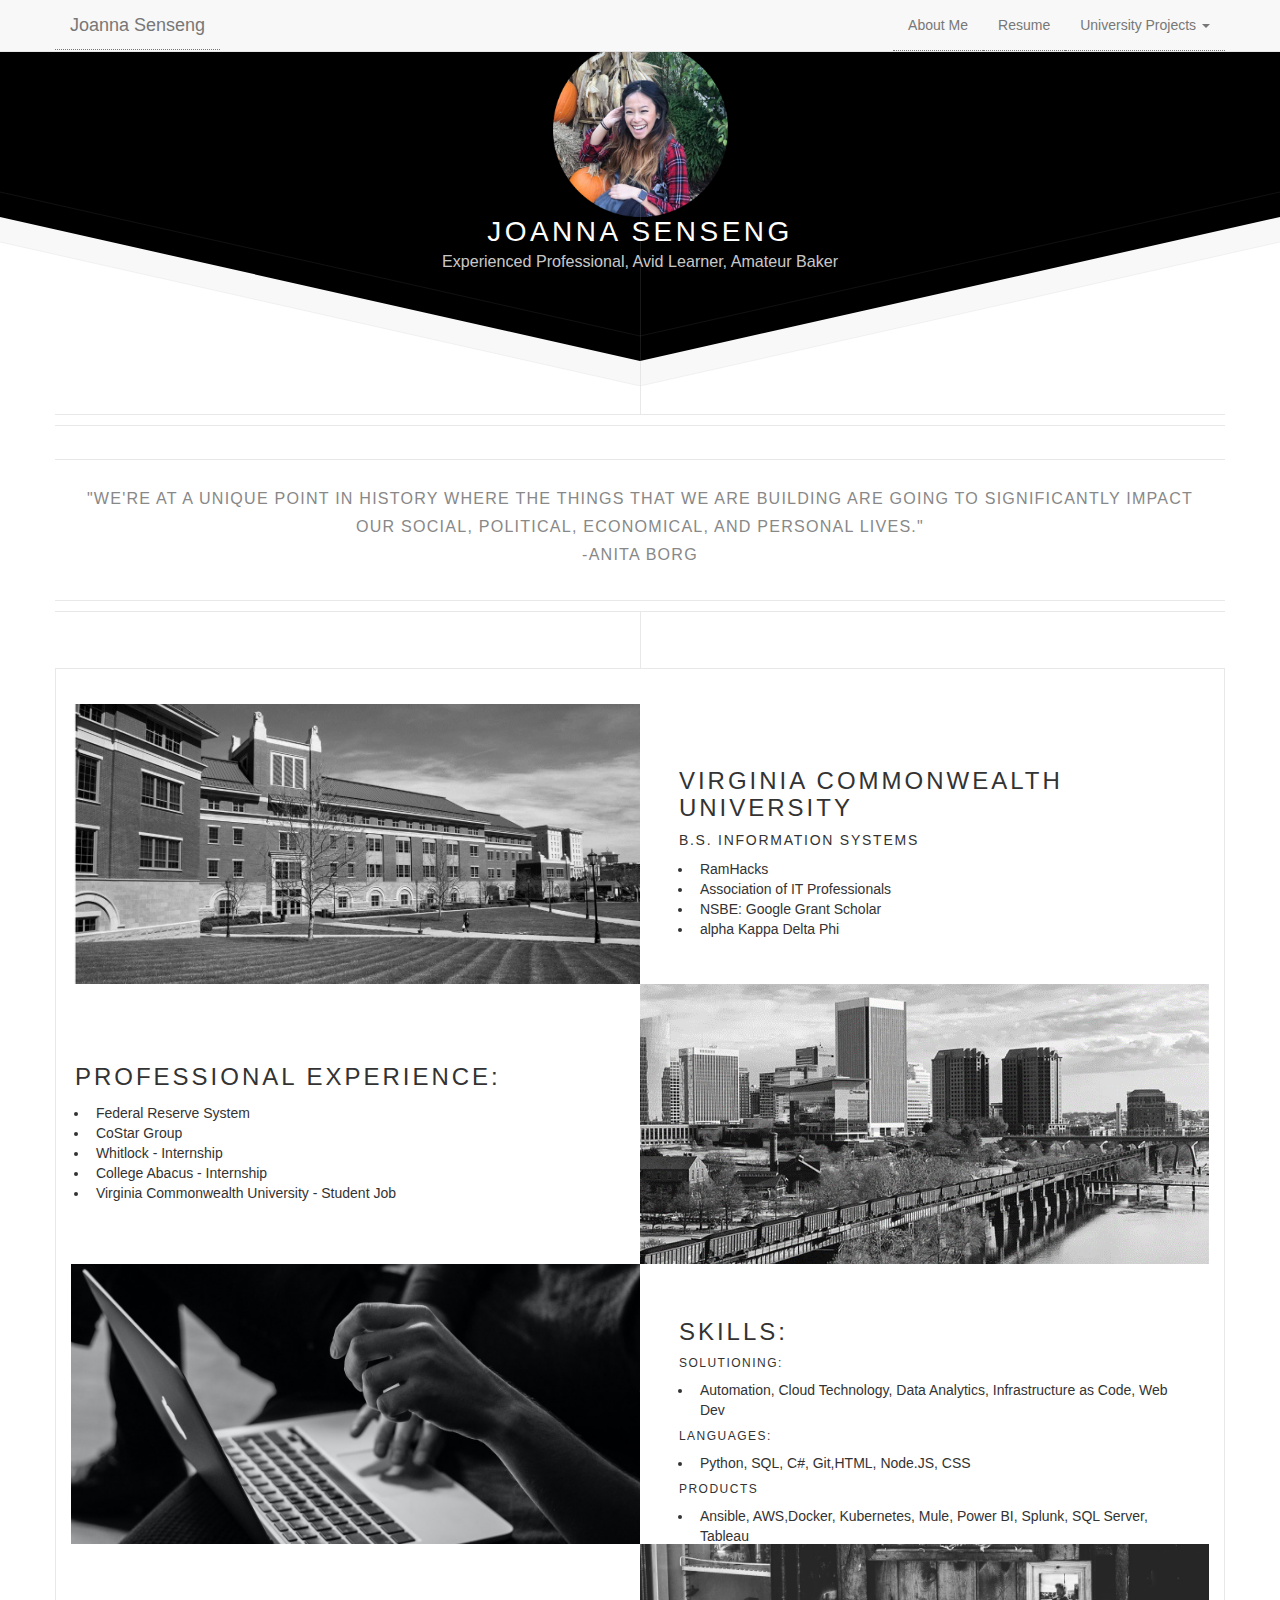
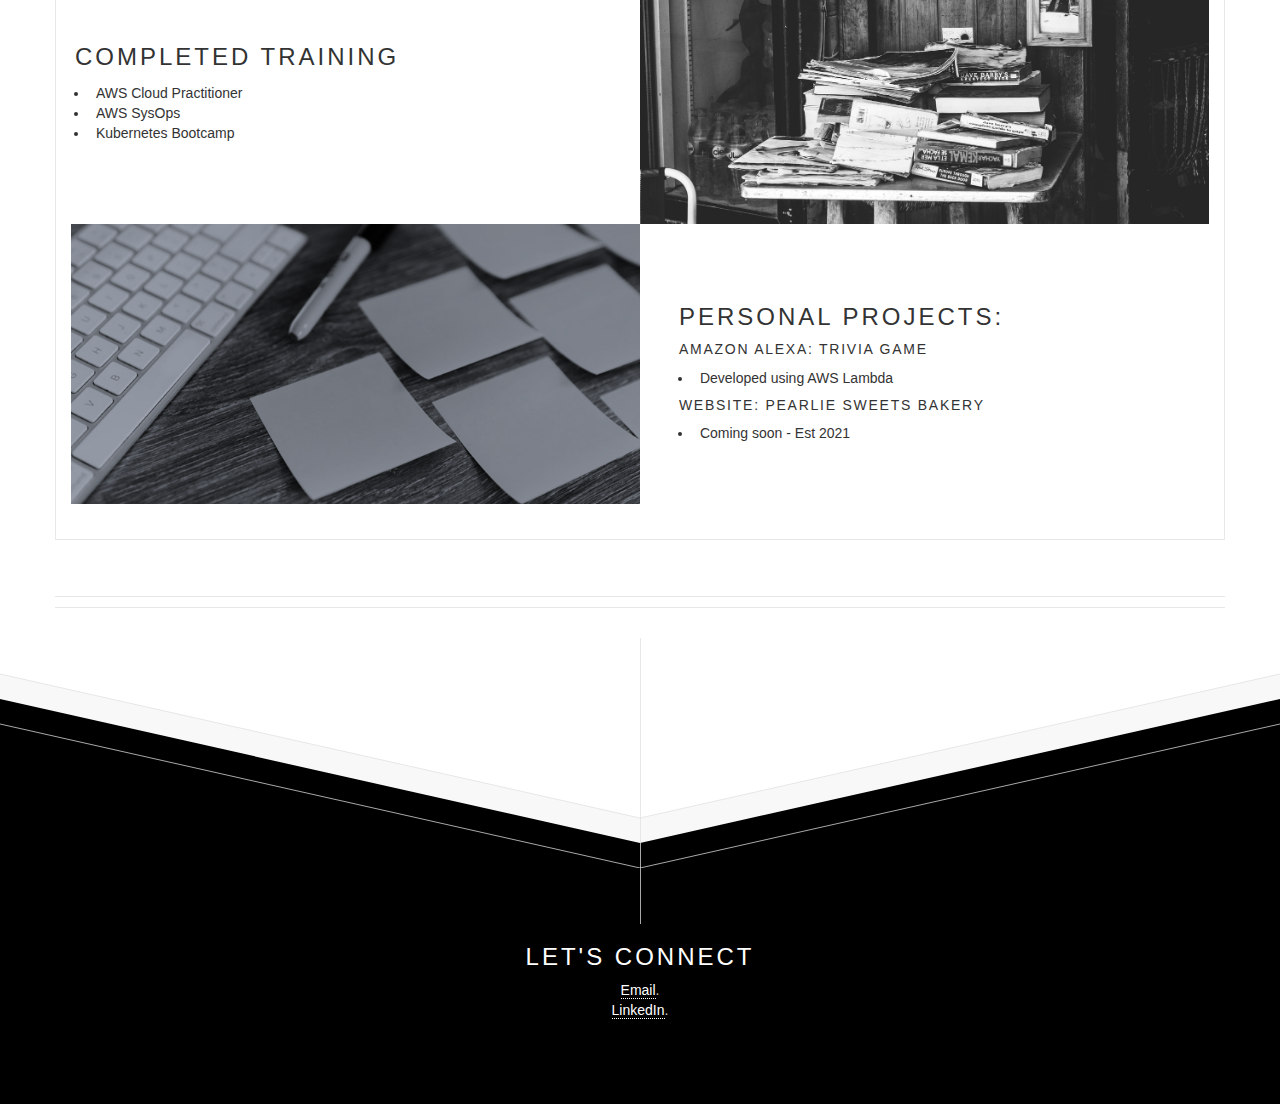
==== index.html @ a037577f "fixed .feature height:18-20em" ====
<!DOCTYPE HTML>
<html>
<head>
<title>Joanna Senseng</title>
<meta charset="utf-8" />
<meta name="viewport" content="width=device-width, initial-scale=1" />
<!--[if lte IE 8]><script src="assets/js/ie/html5shiv.js"></script><![endif]-->
<link rel="stylesheet" href="assets/css/jsenseng.css" /> 
<link rel="stylesheet" href="assets/css/bootstrap.min.css" /> 
<!--[if lte IE 8]><link rel="stylesheet" href="assets/css/ie8.css" /><![endif]-->
		<!-- Global site tag (gtag.js) - Google Analytics -->
<!-- Global site tag (gtag.js) - Google Analytics -->
<script async src="https://www.googletagmanager.com/gtag/js?id=UA-108094953-1"></script>
<script>
  window.dataLayer = window.dataLayer || [];
  function gtag(){dataLayer.push(arguments);}
  gtag('js', new Date());
  gtag('config', 'UA-108094953-1');
</script>
</head>
<body id="page-top">
		<!-- Header -->
			<div id="header">
	    	<img src="images/joanna.png" text-align:center height="175px" width="175px">
		    <h1>Joanna Senseng</h1>
			  <p>Experienced Professional, Avid Learner, Amateur Baker </p>
			</div>
<!-- Main -->
	<div id="main">
		<nav id="mainNav" class="navbar navbar-default navbar-fixed-top">
		 <div class="container">
 <!-- Brand and toggle get grouped for better mobile display -->
			<div class="navbar-header">
				<button type="button" class="navbar-toggle collapsed" data-toggle="collapse" data-target="#bs-example-navbar-collapse-1">
					<span class="sr-only">Toggle navigation</span> Menu <i class="fa fa-bars"></i>
				</button>
				<a class="navbar-brand page-scroll" href="#page-top">Joanna Senseng</a>
			</div>
	<!-- Collect the nav links, forms, and other content for toggling -->
			<div class="collapse navbar-collapse" id="bs-example-navbar-collapse-1">
			<ul class="nav navbar-nav navbar-right">
				<li><a class="page-scroll" href="#me">About Me</a></li>
				<li><a class="page-scroll" href="resume.html#resume">Resume</a></li>
				<li><a class="dropdown-toggle" data-toggle="dropdown" href="projects.html">University Projects <span class="caret"></span></a>
					<ul class="dropdown-menu">
							<li><a href="projects.html#bpe">Uber BP Engineering</a></li>
							<li><a href="projects.html#database">Database</a></li>
  							<li><a href="projects.html#vscav">System Analysis & Design</a></li>
							<li><a href="projects.html#programming">C#:Income Calculator</a></li>
							<li><a href="projects.html#lan">Network Diagram </a></li>
							<li><a href="projects.html#vittles">Vittles: Food Delivering Drone </a></li>
					</ul>
				</li>
			</ul>
			</div>
	</div>
	</nav>
<header class="major container 80%">
	<section id="quote"></section>
	<p>"We're at a unique point in history where the things that we are building are going to significantly impact our social, political, economical, and personal lives."
	<br>-Anita Borg
	</p>
</header>
					
<section id="me"> </section> 
<!-- ME-->
<div id="me" class="box container">
<section class="feature left">
	<a href="#" class="image icon fa-code"><img src="images/vcubw.png"text-align:center height="175px" width="175px" alt="VCU Snead Hall" /></a>
	<div class="content">	
		<h3>Virginia Commonwealth University</h3>
		<h5>B.S. Information Systems</h5>
		<ul class="default">
			<li>RamHacks</li>
		<li>Association of IT Professionals</li>
		<li>NSBE: Google Grant Scholar</li>
		<li>alpha Kappa Delta Phi</li>
		</ul>
	</div>
</section>
<section class="feature right">
	<a href="#" class="image icon fa-code"><img src="images/work.png"text-align:center height="175px" width="175px" alt="" /></a>
		<div class="content">
			<h3>Professional Experience:</h3>
			<ul class="default">
			<li>Federal Reserve System</li>
			<li>CoStar Group</li>
			<li>Whitlock - Internship</li>
			<li>College Abacus - Internship</li>
            <li>Virginia Commonwealth University - Student Job</li>
			</ul>
		</div>
	</section>
<section class="feature left">
<a href="#" class="image icon fa-code"><img src="images/skill.png"text-align:center height="175px" width="175px" alt="" /></a>
	<div class="content">
		<h3>Skills:</h3>
		<h6>Solutioning:</h6>
			<ul class="default"><li>Automation, Cloud Technology, Data Analytics, Infrastructure as Code, Web Dev</li></ul>
		<h6>Languages:</h6>
			<ul class="default"><li>Python, SQL, C#, Git,HTML, Node.JS, CSS</li></ul>
		<h6>Products</h6>
			<ul class="default"><li> Ansible, AWS,Docker, Kubernetes, Mule, Power BI, Splunk, SQL Server, Tableau</li></ul>
	</div>
</section>
<section class="feature right">
	<a href="#" class="image icon fa-code"><img src="images/learning.png"text-align:center height="175px" width="175px" alt="VCU Snead Hall" /></a>
	<div class="content">	
		<h3>Completed Training</h3>
			<ul class="default">
				<li>AWS Cloud Practitioner</li>
				<li>AWS SysOps</li>
				<li>Kubernetes Bootcamp</li>
			</ul>
	</div>
</section>
<section class="feature left">
	<a href="#" class="image icon fa-code"><img src="images/proj.png"text-align:center height="175px" width="175px" alt="" /></a>
		<div class="content">
			<h3>Personal Projects:</h3>
			<h5>Amazon Alexa: Trivia Game</h5>
				<ul class="default"><li>Developed using AWS Lambda</li></ul>
			<h5>Website: Pearlie Sweets Bakery</h3>
				<ul class="default"><li>Coming soon - Est 2021</li></ul>
		</div>
	</section>
</div>

</div>
<header class="major container 80%">
	<section id="quote"></section>
</header>
<!-- Class Projects 
<header class="major container 75%">
<h2>Class Work	</h2>
</header>
<div id="courses" class="box alt container">
<section class="feature right">
<a href="projects.html#bpe" class="image icon fa-code">
	<img src="bpe.png"></a>
					<div class="content">
						<h3>Business Process Reengineering</h3>
						<p>Summary:
							<br> To identify opportunities and sustain a comepetitive advantage for Uber by creating a vision and strategizing a plan to meet these goals.
						</p>
					</div>
				</section>
					<section class="feature left">
						<a href="projects.html#vscav" class="image icon fa-signal"><img src="vscav.png"> </a>
						<div class="content">
						<h3>Systems Analysis and Design</h3>
						<p> Summary:
							<br> To update the Vintage Sports Car Association of Virginia's Information System and support proposals with  various diagrams through personal observation of the car event and given assumptions.
						</p>
						</div>
					</section>
					<section class="feature right">
						<a href="projects.html#programming" class="image icon fa-code">
		<img src="programming.png"></a>
						<div class="content">
							<h3>C# Programming</h3>
							<p>Summary:
								<br> To create a calculator that takes an imput of employee salary and output the amount per paycheck before and after federal and state tax deductions.
							</p>
						</div>
					</section>
					<section class="feature left">
						<a href="projects.html#lan" class="image icon fa-code">
						<img src="lan.png"> </a>
						<div class="content">
							<h3>Computer Networking</h3>
							<p>Summary:
								<br> To assess the client's networking needs for a new office space by creating a floor plan and rack diagram, along with its respected purchase order.
							</p>
						</div>
					</section>
					<section class="feature right">
						<a href="projects.html#database" class="image icon fa-code">
						<img src="database.png"> </a>
						<div class="content">
							<h3>Database</h3>
							<p>Summary:
								<br> Given only 17 business rules, to construct a functioning database and forms that will allow Imani Motors Inc. (IMI) to keep track of its employees, business services, and inventory from all of their locations.
							</p>
						</div>
					</section>
					<section class="feature left">
						<a href="projects.html#vittles" class="image icon fa-code">
						<img src="vittles.png"> </a>
						<div class="content">
							<h3>Info Sys Planning & Project Management</h3>
							<p>Summary:
								<br> To organize a project plan for a drone delivering service and maintain the integrity of the triple constraints.”

							</p>
						</div>
					</section>
			               <section class="feature right">
						<a href="projects.html#data" class="image icon fa-code">
						<img src="data.png"> </a>
						<div class="content">
							<h3>Data Mining & Business Intelligence</h3>
							<p>Summary:
								<br> To make recommendations that will bring a value to the City of Baltimore and increase public traffic awareness by using Tableau to analyze big data from data.gov.
						</div>
					</section>
				<section class="feature left">
						<a href="projects.html#sap" class="image icon fa-code">
						<img src="sap.png"> </a>
						<div class="content">
							<h3>SAP</h3>
							<p>Summary:
								<br> To improve business process and efficiency by utilizing a cloud-based ERP, SAP.  

							</p>
						</div>
					</section>
				<section class="feature right">
						<a href="projects.html#mgmt" class="image icon fa-code">
						<img src="mgmt.png"> </a>
						<div class="content">
							<h3>Strategic Management</h3>
							<p>Summary:
								<br> To make recommendations that will bring a value to the City of Baltimore and increase public traffic awareness by using Tableau to analyze big data from data.gov.
						</div>
					</section>
				</div>
			</section>
			</div>

		-->



		<!-- Scripts -->
			<script src="assets/js/jquery.min.js"></script>
			<script src="assets/js/bootstrap.min.js"></script>
			<script src="assets/js/skel.min.js"></script>
			<script src="assets/js/util.js"></script>
			<!--[if lte IE 8]><script src="assets/js/ie/respond.min.js"></script><![endif]-->
			<script src="assets/js/main.js"></script>

	</body>
	<footer>
		<div id="footer">
			<h3>Let's Connect </h3>
			<a href="mailto:joannasenseng@gmail.com">Email</a>.<br>
			<a href="https://www.linkedin.com/in/joanna-senseng/">LinkedIn</a>.<br>
			
		</div>
	</footer>
</html>
---- assets/css/jsenseng.css ----
@import url("font-awesome.min.css");
@import url("https://fonts.googleapis.com/css?family=Source+Sans+Pro:300,300italic,400,400italic,600,600italic,700,700italic");



	html, body, div, span, applet, object, iframe, h1, h2, h3, h4, h5, h6, p, blockquote, pre, a, abbr, acronym, address, big, cite, code, del, dfn, em, img, ins, kbd, q, s, samp, small, strike, strong, sub, sup, tt, var, b, u, i, center, dl, dt, dd, ol, ul, li, fieldset, form, label, legend, table, caption, tbody, tfoot, thead, tr, th, td, article, aside, canvas, details, embed, figure, figcaption, footer, header, hgroup, menu, nav, output, ruby, section, summary, time, mark, audio, video {
		margin: 0;
		padding: 0;
		border: 0;
		font-size: 100%;
		font: inherit;
		vertical-align: baseline;
	}

	article, aside, details, figcaption, figure, footer, header, hgroup, menu, nav, section {
		display: block;
	}
iframe{
	max-width: 100%;
	max-height: 100%;
}
	body {
		line-height: 1;
	}

	ol, ul {
		list-style: none;
	}

	blockquote, q {
		quotes: none;
	}

	blockquote:before, blockquote:after, q:before, q:after {
		content: '';
		content: none;
	}

	table {
		border-collapse: collapse;
		border-spacing: 0;
	}

	body {
		-webkit-text-size-adjust: none;
	}

/* Box Model */

	*, *:before, *:after {
		-moz-box-sizing: border-box;
		-webkit-box-sizing: border-box;
		box-sizing: border-box;
	}

/* Containers */

	.container {
		margin-left: auto;
		margin-right: auto;
	}

	.container.\31 25\25 {
		width: 100%;
		max-width: 63.75em;
		min-width: 51em;
	}

	.container.\37 5\25 {
		width: 38.25em;
	}

	.container.\35 0\25 {
		width: 25.5em;
	}

	.container.\32 5\25 {
		width: 12.75em;
	}

	.container {
		width: 51em;
	}

	@media screen and (max-width: 1680px) {

		.container.\31 25\25 {
			width: 100%;
			max-width: 63.75em;
			min-width: 51em;
		}

		.container.\37 5\25 {
			width: 38.25em;
		}

		.container.\35 0\25 {
			width: 25.5em;
		}

		.container.\32 5\25 {
			width: 12.75em;
		}

		.container {
			width: 51em;
		}

	}

	@media screen and (max-width: 1280px) {

		.container.\31 25\25 {
			width: 100%;
			max-width: 60em;
			min-width: 48em;
		}

		.container.\37 5\25 {
			width: 36em;
		}

		.container.\35 0\25 {
			width: 24em;
		}

		.container.\32 5\25 {
			width: 12em;
		}

		.container {
			width: 48em;
		}

	}

	@media screen and (max-width: 980px) {

		.container.\31 25\25 {
			width: 100%;
			max-width: 118.75%;
			min-width: 95%;
		}

		.container.\37 5\25 {
			width: 71.25%;
		}

		.container.\35 0\25 {
			width: 47.5%;
		}

		.container.\32 5\25 {
			width: 23.75%;
		}

		.container {
			width: 95%;
		}

	}

	@media screen and (max-width: 840px) {

		.container.\31 25\25 {
			width: 100%;
			max-width: 118.75%;
			min-width: 95%;
		}

		.container.\37 5\25 {
			width: 71.25%;
		}

		.container.\35 0\25 {
			width: 47.5%;
		}

		.container.\32 5\25 {
			width: 23.75%;
		}

		.container {
			width: 95% !important;
		}

	}

	@media screen and (max-width: 736px) {

		.container.\31 25\25 {
			width: 100%;
			max-width: 112.5%;
			min-width: 90%;
		}

		.container.\37 5\25 {
			width: 67.5%;
		}

		.container.\35 0\25 {
			width: 45%;
		}

		.container.\32 5\25 {
			width: 22.5%;
		}

		.container {
			width: 90% !important;
		}

	}

	@media screen and (max-width: 480px) {

		.container.\31 25\25 {
			width: 100%;
			max-width: 125%;
			min-width: 100%;
		}

		.container.\37 5\25 {
			width: 75%;
		}

		.container.\35 0\25 {
			width: 50%;
		}

		.container.\32 5\25 {
			width: 25%;
		}

		.container {
			width: 100% !important;
		}

	}

/* Grid */

	.row {
		border-bottom: solid 1px transparent;
		-moz-box-sizing: border-box;
		-webkit-box-sizing: border-box;
		box-sizing: border-box;
	}

	.row > * {
		float: left;
		-moz-box-sizing: border-box;
		-webkit-box-sizing: border-box;
		box-sizing: border-box;
	}

	.row:after, .row:before {
		content: '';
		display: block;
		clear: both;
		height: 0;
	}

	.row.uniform > * > :first-child {
		margin-top: 0;
	}

	.row.uniform > * > :last-child {
		margin-bottom: 0;
	}

	.row.\30 \25 > * {
		padding: 0px 0 0 0px;
	}

	.row.\30 \25 {
		margin: 0px 0 -1px 0px;
	}

	.row.uniform.\30 \25 > * {
		padding: 0px 0 0 0px;
	}

	.row.uniform.\30 \25 {
		margin: 0px 0 -1px 0px;
	}

	.row > * {
		padding: 30px 0 0 30px;
	}

	.row {
		margin: -30px 0 -1px -30px;
	}

	.row.uniform > * {
		padding: 30px 0 0 30px;
	}

	.row.uniform {
		margin: -30px 0 -1px -30px;
	}

	.row.\32 00\25 > * {
		padding: 60px 0 0 60px;
	}

	.row.\32 00\25 {
		margin: -60px 0 -1px -60px;
	}

	.row.uniform.\32 00\25 > * {
		padding: 60px 0 0 60px;
	}

	.row.uniform.\32 00\25 {
		margin: -60px 0 -1px -60px;
	}

	.row.\31 50\25 > * {
		padding: 45px 0 0 45px;
	}

	.row.\31 50\25 {
		margin: -45px 0 -1px -45px;
	}

	.row.uniform.\31 50\25 > * {
		padding: 45px 0 0 45px;
	}

	.row.uniform.\31 50\25 {
		margin: -45px 0 -1px -45px;
	}

	.row.\35 0\25 > * {
		padding: 15px 0 0 15px;
	}

	.row.\35 0\25 {
		margin: -15px 0 -1px -15px;
	}

	.row.uniform.\35 0\25 > * {
		padding: 15px 0 0 15px;
	}

	.row.uniform.\35 0\25 {
		margin: -15px 0 -1px -15px;
	}

	.row.\32 5\25 > * {
		padding: 7.5px 0 0 7.5px;
	}

	.row.\32 5\25 {
		margin: -7.5px 0 -1px -7.5px;
	}

	.row.uniform.\32 5\25 > * {
		padding: 7.5px 0 0 7.5px;
	}

	.row.uniform.\32 5\25 {
		margin: -7.5px 0 -1px -7.5px;
	}

	.\31 2u, .\31 2u\24 {
		width: 100%;
		clear: none;
		margin-left: 0;
	}

	.\31 1u, .\31 1u\24 {
		width: 91.6666666667%;
		clear: none;
		margin-left: 0;
	}

	.\31 0u, .\31 0u\24 {
		width: 83.3333333333%;
		clear: none;
		margin-left: 0;
	}

	.\39 u, .\39 u\24 {
		width: 75%;
		clear: none;
		margin-left: 0;
	}

	.\38 u, .\38 u\24 {
		width: 66.6666666667%;
		clear: none;
		margin-left: 0;
	}

	.\37 u, .\37 u\24 {
		width: 58.3333333333%;
		clear: none;
		margin-left: 0;
	}

	.\36 u, .\36 u\24 {
		width: 50%;
		clear: none;
		margin-left: 0;
	}

	.\35 u, .\35 u\24 {
		width: 41.6666666667%;
		clear: none;
		margin-left: 0;
	}

	.\34 u, .\34 u\24 {
		width: 33.3333333333%;
		clear: none;
		margin-left: 0;
	}

	.\33 u, .\33 u\24 {
		width: 25%;
		clear: none;
		margin-left: 0;
	}

	.\32 u, .\32 u\24 {
		width: 16.6666666667%;
		clear: none;
		margin-left: 0;
	}

	.\31 u, .\31 u\24 {
		width: 8.3333333333%;
		clear: none;
		margin-left: 0;
	}

	.\31 2u\24 + *,
	.\31 1u\24 + *,
	.\31 0u\24 + *,
	.\39 u\24 + *,
	.\38 u\24 + *,
	.\37 u\24 + *,
	.\36 u\24 + *,
	.\35 u\24 + *,
	.\34 u\24 + *,
	.\33 u\24 + *,
	.\32 u\24 + *,
	.\31 u\24 + * {
		clear: left;
	}

	.\-11u {
		margin-left: 91.66667%;
	}

	.\-10u {
		margin-left: 83.33333%;
	}

	.\-9u {
		margin-left: 75%;
	}

	.\-8u {
		margin-left: 66.66667%;
	}

	.\-7u {
		margin-left: 58.33333%;
	}

	.\-6u {
		margin-left: 50%;
	}

	.\-5u {
		margin-left: 41.66667%;
	}

	.\-4u {
		margin-left: 33.33333%;
	}

	.\-3u {
		margin-left: 25%;
	}

	.\-2u {
		margin-left: 16.66667%;
	}

	.\-1u {
		margin-left: 8.33333%;
	}

	@media screen and (max-width: 1680px) {

		.row > * {
			padding: 30px 0 0 30px;
		}

		.row {
			margin: -30px 0 -1px -30px;
		}

		.row.uniform > * {
			padding: 30px 0 0 30px;
		}

		.row.uniform {
			margin: -30px 0 -1px -30px;
		}

		.row.\32 00\25 > * {
			padding: 60px 0 0 60px;
		}

		.row.\32 00\25 {
			margin: -60px 0 -1px -60px;
		}

		.row.uniform.\32 00\25 > * {
			padding: 60px 0 0 60px;
		}

		.row.uniform.\32 00\25 {
			margin: -60px 0 -1px -60px;
		}

		.row.\31 50\25 > * {
			padding: 45px 0 0 45px;
		}

		.row.\31 50\25 {
			margin: -45px 0 -1px -45px;
		}

		.row.uniform.\31 50\25 > * {
			padding: 45px 0 0 45px;
		}

		.row.uniform.\31 50\25 {
			margin: -45px 0 -1px -45px;
		}

		.row.\35 0\25 > * {
			padding: 15px 0 0 15px;
		}

		.row.\35 0\25 {
			margin: -15px 0 -1px -15px;
		}

		.row.uniform.\35 0\25 > * {
			padding: 15px 0 0 15px;
		}

		.row.uniform.\35 0\25 {
			margin: -15px 0 -1px -15px;
		}

		.row.\32 5\25 > * {
			padding: 7.5px 0 0 7.5px;
		}

		.row.\32 5\25 {
			margin: -7.5px 0 -1px -7.5px;
		}

		.row.uniform.\32 5\25 > * {
			padding: 7.5px 0 0 7.5px;
		}

		.row.uniform.\32 5\25 {
			margin: -7.5px 0 -1px -7.5px;
		}

		.\31 2u\28wide\29, .\31 2u\24\28wide\29 {
			width: 100%;
			clear: none;
			margin-left: 0;
		}

		.\31 1u\28wide\29, .\31 1u\24\28wide\29 {
			width: 91.6666666667%;
			clear: none;
			margin-left: 0;
		}

		.\31 0u\28wide\29, .\31 0u\24\28wide\29 {
			width: 83.3333333333%;
			clear: none;
			margin-left: 0;
		}

		.\39 u\28wide\29, .\39 u\24\28wide\29 {
			width: 75%;
			clear: none;
			margin-left: 0;
		}

		.\38 u\28wide\29, .\38 u\24\28wide\29 {
			width: 66.6666666667%;
			clear: none;
			margin-left: 0;
		}

		.\37 u\28wide\29, .\37 u\24\28wide\29 {
			width: 58.3333333333%;
			clear: none;
			margin-left: 0;
		}

		.\36 u\28wide\29, .\36 u\24\28wide\29 {
			width: 50%;
			clear: none;
			margin-left: 0;
		}

		.\35 u\28wide\29, .\35 u\24\28wide\29 {
			width: 41.6666666667%;
			clear: none;
			margin-left: 0;
		}

		.\34 u\28wide\29, .\34 u\24\28wide\29 {
			width: 33.3333333333%;
			clear: none;
			margin-left: 0;
		}

		.\33 u\28wide\29, .\33 u\24\28wide\29 {
			width: 25%;
			clear: none;
			margin-left: 0;
		}

		.\32 u\28wide\29, .\32 u\24\28wide\29 {
			width: 16.6666666667%;
			clear: none;
			margin-left: 0;
		}

		.\31 u\28wide\29, .\31 u\24\28wide\29 {
			width: 8.3333333333%;
			clear: none;
			margin-left: 0;
		}

		.\31 2u\24\28wide\29 + *,
		.\31 1u\24\28wide\29 + *,
		.\31 0u\24\28wide\29 + *,
		.\39 u\24\28wide\29 + *,
		.\38 u\24\28wide\29 + *,
		.\37 u\24\28wide\29 + *,
		.\36 u\24\28wide\29 + *,
		.\35 u\24\28wide\29 + *,
		.\34 u\24\28wide\29 + *,
		.\33 u\24\28wide\29 + *,
		.\32 u\24\28wide\29 + *,
		.\31 u\24\28wide\29 + * {
			clear: left;
		}

		.\-11u\28wide\29 {
			margin-left: 91.66667%;
		}

		.\-10u\28wide\29 {
			margin-left: 83.33333%;
		}

		.\-9u\28wide\29 {
			margin-left: 75%;
		}

		.\-8u\28wide\29 {
			margin-left: 66.66667%;
		}

		.\-7u\28wide\29 {
			margin-left: 58.33333%;
		}

		.\-6u\28wide\29 {
			margin-left: 50%;
		}

		.\-5u\28wide\29 {
			margin-left: 41.66667%;
		}

		.\-4u\28wide\29 {
			margin-left: 33.33333%;
		}

		.\-3u\28wide\29 {
			margin-left: 25%;
		}

		.\-2u\28wide\29 {
			margin-left: 16.66667%;
		}

		.\-1u\28wide\29 {
			margin-left: 8.33333%;
		}

	}

	@media screen and (max-width: 1280px) {

		.row > * {
			padding: 30px 0 0 30px;
		}

		.row {
			margin: -30px 0 -1px -30px;
		}

		.row.uniform > * {
			padding: 30px 0 0 30px;
		}

		.row.uniform {
			margin: -30px 0 -1px -30px;
		}

		.row.\32 00\25 > * {
			padding: 60px 0 0 60px;
		}

		.row.\32 00\25 {
			margin: -60px 0 -1px -60px;
		}

		.row.uniform.\32 00\25 > * {
			padding: 60px 0 0 60px;
		}

		.row.uniform.\32 00\25 {
			margin: -60px 0 -1px -60px;
		}

		.row.\31 50\25 > * {
			padding: 45px 0 0 45px;
		}

		.row.\31 50\25 {
			margin: -45px 0 -1px -45px;
		}

		.row.uniform.\31 50\25 > * {
			padding: 45px 0 0 45px;
		}

		.row.uniform.\31 50\25 {
			margin: -45px 0 -1px -45px;
		}

		.row.\35 0\25 > * {
			padding: 15px 0 0 15px;
		}

		.row.\35 0\25 {
			margin: -15px 0 -1px -15px;
		}

		.row.uniform.\35 0\25 > * {
			padding: 15px 0 0 15px;
		}

		.row.uniform.\35 0\25 {
			margin: -15px 0 -1px -15px;
		}

		.row.\32 5\25 > * {
			padding: 7.5px 0 0 7.5px;
		}

		.row.\32 5\25 {
			margin: -7.5px 0 -1px -7.5px;
		}

		.row.uniform.\32 5\25 > * {
			padding: 7.5px 0 0 7.5px;
		}

		.row.uniform.\32 5\25 {
			margin: -7.5px 0 -1px -7.5px;
		}

		.\31 2u\28normal\29, .\31 2u\24\28normal\29 {
			width: 100%;
			clear: none;
			margin-left: 0;
		}

		.\31 1u\28normal\29, .\31 1u\24\28normal\29 {
			width: 91.6666666667%;
			clear: none;
			margin-left: 0;
		}

		.\31 0u\28normal\29, .\31 0u\24\28normal\29 {
			width: 83.3333333333%;
			clear: none;
			margin-left: 0;
		}

		.\39 u\28normal\29, .\39 u\24\28normal\29 {
			width: 75%;
			clear: none;
			margin-left: 0;
		}

		.\38 u\28normal\29, .\38 u\24\28normal\29 {
			width: 66.6666666667%;
			clear: none;
			margin-left: 0;
		}

		.\37 u\28normal\29, .\37 u\24\28normal\29 {
			width: 58.3333333333%;
			clear: none;
			margin-left: 0;
		}

		.\36 u\28normal\29, .\36 u\24\28normal\29 {
			width: 50%;
			clear: none;
			margin-left: 0;
		}

		.\35 u\28normal\29, .\35 u\24\28normal\29 {
			width: 41.6666666667%;
			clear: none;
			margin-left: 0;
		}

		.\34 u\28normal\29, .\34 u\24\28normal\29 {
			width: 33.3333333333%;
			clear: none;
			margin-left: 0;
		}

		.\33 u\28normal\29, .\33 u\24\28normal\29 {
			width: 25%;
			clear: none;
			margin-left: 0;
		}

		.\32 u\28normal\29, .\32 u\24\28normal\29 {
			width: 16.6666666667%;
			clear: none;
			margin-left: 0;
		}

		.\31 u\28normal\29, .\31 u\24\28normal\29 {
			width: 8.3333333333%;
			clear: none;
			margin-left: 0;
		}

		.\31 2u\24\28normal\29 + *,
		.\31 1u\24\28normal\29 + *,
		.\31 0u\24\28normal\29 + *,
		.\39 u\24\28normal\29 + *,
		.\38 u\24\28normal\29 + *,
		.\37 u\24\28normal\29 + *,
		.\36 u\24\28normal\29 + *,
		.\35 u\24\28normal\29 + *,
		.\34 u\24\28normal\29 + *,
		.\33 u\24\28normal\29 + *,
		.\32 u\24\28normal\29 + *,
		.\31 u\24\28normal\29 + * {
			clear: left;
		}

		.\-11u\28normal\29 {
			margin-left: 91.66667%;
		}

		.\-10u\28normal\29 {
			margin-left: 83.33333%;
		}

		.\-9u\28normal\29 {
			margin-left: 75%;
		}

		.\-8u\28normal\29 {
			margin-left: 66.66667%;
		}

		.\-7u\28normal\29 {
			margin-left: 58.33333%;
		}

		.\-6u\28normal\29 {
			margin-left: 50%;
		}

		.\-5u\28normal\29 {
			margin-left: 41.66667%;
		}

		.\-4u\28normal\29 {
			margin-left: 33.33333%;
		}

		.\-3u\28normal\29 {
			margin-left: 25%;
		}

		.\-2u\28normal\29 {
			margin-left: 16.66667%;
		}

		.\-1u\28normal\29 {
			margin-left: 8.33333%;
		}

	}

	@media screen and (max-width: 980px) {

		.row > * {
			padding: 30px 0 0 30px;
		}

		.row {
			margin: -30px 0 -1px -30px;
		}

		.row.uniform > * {
			padding: 30px 0 0 30px;
		}

		.row.uniform {
			margin: -30px 0 -1px -30px;
		}

		.row.\32 00\25 > * {
			padding: 60px 0 0 60px;
		}

		.row.\32 00\25 {
			margin: -60px 0 -1px -60px;
		}

		.row.uniform.\32 00\25 > * {
			padding: 60px 0 0 60px;
		}

		.row.uniform.\32 00\25 {
			margin: -60px 0 -1px -60px;
		}

		.row.\31 50\25 > * {
			padding: 45px 0 0 45px;
		}

		.row.\31 50\25 {
			margin: -45px 0 -1px -45px;
		}

		.row.uniform.\31 50\25 > * {
			padding: 45px 0 0 45px;
		}

		.row.uniform.\31 50\25 {
			margin: -45px 0 -1px -45px;
		}

		.row.\35 0\25 > * {
			padding: 15px 0 0 15px;
		}

		.row.\35 0\25 {
			margin: -15px 0 -1px -15px;
		}

		.row.uniform.\35 0\25 > * {
			padding: 15px 0 0 15px;
		}

		.row.uniform.\35 0\25 {
			margin: -15px 0 -1px -15px;
		}

		.row.\32 5\25 > * {
			padding: 7.5px 0 0 7.5px;
		}

		.row.\32 5\25 {
			margin: -7.5px 0 -1px -7.5px;
		}

		.row.uniform.\32 5\25 > * {
			padding: 7.5px 0 0 7.5px;
		}

		.row.uniform.\32 5\25 {
			margin: -7.5px 0 -1px -7.5px;
		}

		.\31 2u\28narrow\29, .\31 2u\24\28narrow\29 {
			width: 100%;
			clear: none;
			margin-left: 0;
		}

		.\31 1u\28narrow\29, .\31 1u\24\28narrow\29 {
			width: 91.6666666667%;
			clear: none;
			margin-left: 0;
		}

		.\31 0u\28narrow\29, .\31 0u\24\28narrow\29 {
			width: 83.3333333333%;
			clear: none;
			margin-left: 0;
		}

		.\39 u\28narrow\29, .\39 u\24\28narrow\29 {
			width: 75%;
			clear: none;
			margin-left: 0;
		}

		.\38 u\28narrow\29, .\38 u\24\28narrow\29 {
			width: 66.6666666667%;
			clear: none;
			margin-left: 0;
		}

		.\37 u\28narrow\29, .\37 u\24\28narrow\29 {
			width: 58.3333333333%;
			clear: none;
			margin-left: 0;
		}

		.\36 u\28narrow\29, .\36 u\24\28narrow\29 {
			width: 50%;
			clear: none;
			margin-left: 0;
		}

		.\35 u\28narrow\29, .\35 u\24\28narrow\29 {
			width: 41.6666666667%;
			clear: none;
			margin-left: 0;
		}

		.\34 u\28narrow\29, .\34 u\24\28narrow\29 {
			width: 33.3333333333%;
			clear: none;
			margin-left: 0;
		}

		.\33 u\28narrow\29, .\33 u\24\28narrow\29 {
			width: 25%;
			clear: none;
			margin-left: 0;
		}

		.\32 u\28narrow\29, .\32 u\24\28narrow\29 {
			width: 16.6666666667%;
			clear: none;
			margin-left: 0;
		}

		.\31 u\28narrow\29, .\31 u\24\28narrow\29 {
			width: 8.3333333333%;
			clear: none;
			margin-left: 0;
		}

		.\31 2u\24\28narrow\29 + *,
		.\31 1u\24\28narrow\29 + *,
		.\31 0u\24\28narrow\29 + *,
		.\39 u\24\28narrow\29 + *,
		.\38 u\24\28narrow\29 + *,
		.\37 u\24\28narrow\29 + *,
		.\36 u\24\28narrow\29 + *,
		.\35 u\24\28narrow\29 + *,
		.\34 u\24\28narrow\29 + *,
		.\33 u\24\28narrow\29 + *,
		.\32 u\24\28narrow\29 + *,
		.\31 u\24\28narrow\29 + * {
			clear: left;
		}

		.\-11u\28narrow\29 {
			margin-left: 91.66667%;
		}

		.\-10u\28narrow\29 {
			margin-left: 83.33333%;
		}

		.\-9u\28narrow\29 {
			margin-left: 75%;
		}

		.\-8u\28narrow\29 {
			margin-left: 66.66667%;
		}

		.\-7u\28narrow\29 {
			margin-left: 58.33333%;
		}

		.\-6u\28narrow\29 {
			margin-left: 50%;
		}

		.\-5u\28narrow\29 {
			margin-left: 41.66667%;
		}

		.\-4u\28narrow\29 {
			margin-left: 33.33333%;
		}

		.\-3u\28narrow\29 {
			margin-left: 25%;
		}

		.\-2u\28narrow\29 {
			margin-left: 16.66667%;
		}

		.\-1u\28narrow\29 {
			margin-left: 8.33333%;
		}

	}

	@media screen and (max-width: 840px) {

		.row > * {
			padding: 20px 0 0 20px;
		}

		.row {
			margin: -20px 0 -1px -20px;
		}

		.row.uniform > * {
			padding: 20px 0 0 20px;
		}

		.row.uniform {
			margin: -20px 0 -1px -20px;
		}

		.row.\32 00\25 > * {
			padding: 40px 0 0 40px;
		}

		.row.\32 00\25 {
			margin: -40px 0 -1px -40px;
		}

		.row.uniform.\32 00\25 > * {
			padding: 40px 0 0 40px;
		}

		.row.uniform.\32 00\25 {
			margin: -40px 0 -1px -40px;
		}

		.row.\31 50\25 > * {
			padding: 30px 0 0 30px;
		}

		.row.\31 50\25 {
			margin: -30px 0 -1px -30px;
		}

		.row.uniform.\31 50\25 > * {
			padding: 30px 0 0 30px;
		}

		.row.uniform.\31 50\25 {
			margin: -30px 0 -1px -30px;
		}

		.row.\35 0\25 > * {
			padding: 10px 0 0 10px;
		}

		.row.\35 0\25 {
			margin: -10px 0 -1px -10px;
		}

		.row.uniform.\35 0\25 > * {
			padding: 10px 0 0 10px;
		}

		.row.uniform.\35 0\25 {
			margin: -10px 0 -1px -10px;
		}

		.row.\32 5\25 > * {
			padding: 5px 0 0 5px;
		}

		.row.\32 5\25 {
			margin: -5px 0 -1px -5px;
		}

		.row.uniform.\32 5\25 > * {
			padding: 5px 0 0 5px;
		}

		.row.uniform.\32 5\25 {
			margin: -5px 0 -1px -5px;
		}

		.\31 2u\28narrower\29, .\31 2u\24\28narrower\29 {
			width: 100%;
			clear: none;
			margin-left: 0;
		}

		.\31 1u\28narrower\29, .\31 1u\24\28narrower\29 {
			width: 91.6666666667%;
			clear: none;
			margin-left: 0;
		}

		.\31 0u\28narrower\29, .\31 0u\24\28narrower\29 {
			width: 83.3333333333%;
			clear: none;
			margin-left: 0;
		}

		.\39 u\28narrower\29, .\39 u\24\28narrower\29 {
			width: 75%;
			clear: none;
			margin-left: 0;
		}

		.\38 u\28narrower\29, .\38 u\24\28narrower\29 {
			width: 66.6666666667%;
			clear: none;
			margin-left: 0;
		}

		.\37 u\28narrower\29, .\37 u\24\28narrower\29 {
			width: 58.3333333333%;
			clear: none;
			margin-left: 0;
		}

		.\36 u\28narrower\29, .\36 u\24\28narrower\29 {
			width: 50%;
			clear: none;
			margin-left: 0;
		}

		.\35 u\28narrower\29, .\35 u\24\28narrower\29 {
			width: 41.6666666667%;
			clear: none;
			margin-left: 0;
		}

		.\34 u\28narrower\29, .\34 u\24\28narrower\29 {
			width: 33.3333333333%;
			clear: none;
			margin-left: 0;
		}

		.\33 u\28narrower\29, .\33 u\24\28narrower\29 {
			width: 25%;
			clear: none;
			margin-left: 0;
		}

		.\32 u\28narrower\29, .\32 u\24\28narrower\29 {
			width: 16.6666666667%;
			clear: none;
			margin-left: 0;
		}

		.\31 u\28narrower\29, .\31 u\24\28narrower\29 {
			width: 8.3333333333%;
			clear: none;
			margin-left: 0;
		}

		.\31 2u\24\28narrower\29 + *,
		.\31 1u\24\28narrower\29 + *,
		.\31 0u\24\28narrower\29 + *,
		.\39 u\24\28narrower\29 + *,
		.\38 u\24\28narrower\29 + *,
		.\37 u\24\28narrower\29 + *,
		.\36 u\24\28narrower\29 + *,
		.\35 u\24\28narrower\29 + *,
		.\34 u\24\28narrower\29 + *,
		.\33 u\24\28narrower\29 + *,
		.\32 u\24\28narrower\29 + *,
		.\31 u\24\28narrower\29 + * {
			clear: left;
		}

		.\-11u\28narrower\29 {
			margin-left: 91.66667%;
		}

		.\-10u\28narrower\29 {
			margin-left: 83.33333%;
		}

		.\-9u\28narrower\29 {
			margin-left: 75%;
		}

		.\-8u\28narrower\29 {
			margin-left: 66.66667%;
		}

		.\-7u\28narrower\29 {
			margin-left: 58.33333%;
		}

		.\-6u\28narrower\29 {
			margin-left: 50%;
		}

		.\-5u\28narrower\29 {
			margin-left: 41.66667%;
		}

		.\-4u\28narrower\29 {
			margin-left: 33.33333%;
		}

		.\-3u\28narrower\29 {
			margin-left: 25%;
		}

		.\-2u\28narrower\29 {
			margin-left: 16.66667%;
		}

		.\-1u\28narrower\29 {
			margin-left: 8.33333%;
		}

	}

	@media screen and (max-width: 736px) {

		.row > * {
			padding: 20px 0 0 20px;
		}

		.row {
			margin: -20px 0 -1px -20px;
		}

		.row.uniform > * {
			padding: 20px 0 0 20px;
		}

		.row.uniform {
			margin: -20px 0 -1px -20px;
		}

		.row.\32 00\25 > * {
			padding: 40px 0 0 40px;
		}

		.row.\32 00\25 {
			margin: -40px 0 -1px -40px;
		}

		.row.uniform.\32 00\25 > * {
			padding: 40px 0 0 40px;
		}

		.row.uniform.\32 00\25 {
			margin: -40px 0 -1px -40px;
		}

		.row.\31 50\25 > * {
			padding: 30px 0 0 30px;
		}

		.row.\31 50\25 {
			margin: -30px 0 -1px -30px;
		}

		.row.uniform.\31 50\25 > * {
			padding: 30px 0 0 30px;
		}

		.row.uniform.\31 50\25 {
			margin: -30px 0 -1px -30px;
		}

		.row.\35 0\25 > * {
			padding: 10px 0 0 10px;
		}

		.row.\35 0\25 {
			margin: -10px 0 -1px -10px;
		}

		.row.uniform.\35 0\25 > * {
			padding: 10px 0 0 10px;
		}

		.row.uniform.\35 0\25 {
			margin: -10px 0 -1px -10px;
		}

		.row.\32 5\25 > * {
			padding: 5px 0 0 5px;
		}

		.row.\32 5\25 {
			margin: -5px 0 -1px -5px;
		}

		.row.uniform.\32 5\25 > * {
			padding: 5px 0 0 5px;
		}

		.row.uniform.\32 5\25 {
			margin: -5px 0 -1px -5px;
		}

		.\31 2u\28mobile\29, .\31 2u\24\28mobile\29 {
			width: 100%;
			clear: none;
			margin-left: 0;
		}

		.\31 1u\28mobile\29, .\31 1u\24\28mobile\29 {
			width: 91.6666666667%;
			clear: none;
			margin-left: 0;
		}

		.\31 0u\28mobile\29, .\31 0u\24\28mobile\29 {
			width: 83.3333333333%;
			clear: none;
			margin-left: 0;
		}

		.\39 u\28mobile\29, .\39 u\24\28mobile\29 {
			width: 75%;
			clear: none;
			margin-left: 0;
		}

		.\38 u\28mobile\29, .\38 u\24\28mobile\29 {
			width: 66.6666666667%;
			clear: none;
			margin-left: 0;
		}

		.\37 u\28mobile\29, .\37 u\24\28mobile\29 {
			width: 58.3333333333%;
			clear: none;
			margin-left: 0;
		}

		.\36 u\28mobile\29, .\36 u\24\28mobile\29 {
			width: 50%;
			clear: none;
			margin-left: 0;
		}

		.\35 u\28mobile\29, .\35 u\24\28mobile\29 {
			width: 41.6666666667%;
			clear: none;
			margin-left: 0;
		}

		.\34 u\28mobile\29, .\34 u\24\28mobile\29 {
			width: 33.3333333333%;
			clear: none;
			margin-left: 0;
		}

		.\33 u\28mobile\29, .\33 u\24\28mobile\29 {
			width: 25%;
			clear: none;
			margin-left: 0;
		}

		.\32 u\28mobile\29, .\32 u\24\28mobile\29 {
			width: 16.6666666667%;
			clear: none;
			margin-left: 0;
		}

		.\31 u\28mobile\29, .\31 u\24\28mobile\29 {
			width: 8.3333333333%;
			clear: none;
			margin-left: 0;
		}

		.\31 2u\24\28mobile\29 + *,
		.\31 1u\24\28mobile\29 + *,
		.\31 0u\24\28mobile\29 + *,
		.\39 u\24\28mobile\29 + *,
		.\38 u\24\28mobile\29 + *,
		.\37 u\24\28mobile\29 + *,
		.\36 u\24\28mobile\29 + *,
		.\35 u\24\28mobile\29 + *,
		.\34 u\24\28mobile\29 + *,
		.\33 u\24\28mobile\29 + *,
		.\32 u\24\28mobile\29 + *,
		.\31 u\24\28mobile\29 + * {
			clear: left;
		}

		.\-11u\28mobile\29 {
			margin-left: 91.66667%;
		}

		.\-10u\28mobile\29 {
			margin-left: 83.33333%;
		}

		.\-9u\28mobile\29 {
			margin-left: 75%;
		}

		.\-8u\28mobile\29 {
			margin-left: 66.66667%;
		}

		.\-7u\28mobile\29 {
			margin-left: 58.33333%;
		}

		.\-6u\28mobile\29 {
			margin-left: 50%;
		}

		.\-5u\28mobile\29 {
			margin-left: 41.66667%;
		}

		.\-4u\28mobile\29 {
			margin-left: 33.33333%;
		}

		.\-3u\28mobile\29 {
			margin-left: 25%;
		}

		.\-2u\28mobile\29 {
			margin-left: 16.66667%;
		}

		.\-1u\28mobile\29 {
			margin-left: 8.33333%;
		}

	}

	@media screen and (max-width: 480px) {

		.row > * {
			padding: 20px 0 0 20px;
		}

		.row {
			margin: -20px 0 -1px -20px;
		}

		.row.uniform > * {
			padding: 20px 0 0 20px;
		}

		.row.uniform {
			margin: -20px 0 -1px -20px;
		}

		.row.\32 00\25 > * {
			padding: 40px 0 0 40px;
		}

		.row.\32 00\25 {
			margin: -40px 0 -1px -40px;
		}

		.row.uniform.\32 00\25 > * {
			padding: 40px 0 0 40px;
		}

		.row.uniform.\32 00\25 {
			margin: -40px 0 -1px -40px;
		}

		.row.\31 50\25 > * {
			padding: 30px 0 0 30px;
		}

		.row.\31 50\25 {
			margin: -30px 0 -1px -30px;
		}

		.row.uniform.\31 50\25 > * {
			padding: 30px 0 0 30px;
		}

		.row.uniform.\31 50\25 {
			margin: -30px 0 -1px -30px;
		}

		.row.\35 0\25 > * {
			padding: 10px 0 0 10px;
		}

		.row.\35 0\25 {
			margin: -10px 0 -1px -10px;
		}

		.row.uniform.\35 0\25 > * {
			padding: 10px 0 0 10px;
		}

		.row.uniform.\35 0\25 {
			margin: -10px 0 -1px -10px;
		}

		.row.\32 5\25 > * {
			padding: 5px 0 0 5px;
		}

		.row.\32 5\25 {
			margin: -5px 0 -1px -5px;
		}

		.row.uniform.\32 5\25 > * {
			padding: 5px 0 0 5px;
		}

		.row.uniform.\32 5\25 {
			margin: -5px 0 -1px -5px;
		}

		.\31 2u\28mobilep\29, .\31 2u\24\28mobilep\29 {
			width: 100%;
			clear: none;
			margin-left: 0;
		}

		.\31 1u\28mobilep\29, .\31 1u\24\28mobilep\29 {
			width: 91.6666666667%;
			clear: none;
			margin-left: 0;
		}

		.\31 0u\28mobilep\29, .\31 0u\24\28mobilep\29 {
			width: 83.3333333333%;
			clear: none;
			margin-left: 0;
		}

		.\39 u\28mobilep\29, .\39 u\24\28mobilep\29 {
			width: 75%;
			clear: none;
			margin-left: 0;
		}

		.\38 u\28mobilep\29, .\38 u\24\28mobilep\29 {
			width: 66.6666666667%;
			clear: none;
			margin-left: 0;
		}

		.\37 u\28mobilep\29, .\37 u\24\28mobilep\29 {
			width: 58.3333333333%;
			clear: none;
			margin-left: 0;
		}

		.\36 u\28mobilep\29, .\36 u\24\28mobilep\29 {
			width: 50%;
			clear: none;
			margin-left: 0;
		}

		.\35 u\28mobilep\29, .\35 u\24\28mobilep\29 {
			width: 41.6666666667%;
			clear: none;
			margin-left: 0;
		}

		.\34 u\28mobilep\29, .\34 u\24\28mobilep\29 {
			width: 33.3333333333%;
			clear: none;
			margin-left: 0;
		}

		.\33 u\28mobilep\29, .\33 u\24\28mobilep\29 {
			width: 25%;
			clear: none;
			margin-left: 0;
		}

		.\32 u\28mobilep\29, .\32 u\24\28mobilep\29 {
			width: 16.6666666667%;
			clear: none;
			margin-left: 0;
		}

		.\31 u\28mobilep\29, .\31 u\24\28mobilep\29 {
			width: 8.3333333333%;
			clear: none;
			margin-left: 0;
		}

		.\31 2u\24\28mobilep\29 + *,
		.\31 1u\24\28mobilep\29 + *,
		.\31 0u\24\28mobilep\29 + *,
		.\39 u\24\28mobilep\29 + *,
		.\38 u\24\28mobilep\29 + *,
		.\37 u\24\28mobilep\29 + *,
		.\36 u\24\28mobilep\29 + *,
		.\35 u\24\28mobilep\29 + *,
		.\34 u\24\28mobilep\29 + *,
		.\33 u\24\28mobilep\29 + *,
		.\32 u\24\28mobilep\29 + *,
		.\31 u\24\28mobilep\29 + * {
			clear: left;
		}

		.\-11u\28mobilep\29 {
			margin-left: 91.66667%;
		}

		.\-10u\28mobilep\29 {
			margin-left: 83.33333%;
		}

		.\-9u\28mobilep\29 {
			margin-left: 75%;
		}

		.\-8u\28mobilep\29 {
			margin-left: 66.66667%;
		}

		.\-7u\28mobilep\29 {
			margin-left: 58.33333%;
		}

		.\-6u\28mobilep\29 {
			margin-left: 50%;
		}

		.\-5u\28mobilep\29 {
			margin-left: 41.66667%;
		}

		.\-4u\28mobilep\29 {
			margin-left: 33.33333%;
		}

		.\-3u\28mobilep\29 {
			margin-left: 25%;
		}

		.\-2u\28mobilep\29 {
			margin-left: 16.66667%;
		}

		.\-1u\28mobilep\29 {
			margin-left: 8.33333%;
		}

	}

/* Basic */

	html, body {
		height: 100%;
	}

	body {
		background: #ffffff;
	}

		body.is-loading * {
			-moz-transition: none !important;
			-webkit-transition: none !important;
			-ms-transition: none !important;
			transition: none !important;
			-moz-animation: none !important;
			-webkit-animation: none !important;
			-ms-animation: none !important;
			animation: none !important;
		}

	body, input, select, textarea {
		color: #6e6e6e;
		font-family: 'Source Sans Pro', sans-serif;
		font-size: 16pt;
		font-weight: 400;
		line-height: 1.75em;
	}

	a {
		-moz-transition: color 0.2s ease-in-out, border-bottom-color 0.2s ease-in-out;
		-webkit-transition: color 0.2s ease-in-out, border-bottom-color 0.2s ease-in-out;
		-ms-transition: color 0.2s ease-in-out, border-bottom-color 0.2s ease-in-out;
		transition: color 0.2s ease-in-out, border-bottom-color 0.2s ease-in-out;
		border-bottom: dotted 1px;
		color: #4eb980;
		text-decoration: none;
	}

		a:hover {
			border-bottom-color: transparent;
		}

	strong, b {
		font-weight: 600;
		color: #5b5b5b;
	}

	em, i {
		font-style: italic;
	}

	p, ul, ol, dl, table, blockquote, form {
		margin: 0 0 1em 0;
	}

	h1, h2, h3, h4, h5, h6 {
		color: #5b5b5b;
		font-weight: 700;
		letter-spacing: 0.125em;
		line-height: 1.75em;
		margin-bottom: 1em;
		text-transform: uppercase;
		text-align: center;
	}

		h1 a, h2 a, h3 a, h4 a, h5 a, h6 a {
			color: inherit;
			text-decoration: none;
		}

	h2 {
		font-size: 1.75em;
	}

	h3 {
		font-size: 1.5em;
	}

	sub {
		font-size: 0.8em;
		position: relative;
		top: 0.5em;
	}

	sup {
		font-size: 0.8em;
		position: relative;
		top: -0.5em;
	}

	hr {
		border: 0;
		border-top: solid 1px rgba(224, 224, 224, 0.75);
		margin-bottom: 1.5em;
	}

	blockquote {
		border-left: solid 0.5em rgba(224, 224, 224, 0.75);
		font-style: italic;
		padding: 1em 0 1em 2em;
	}

/* Section/Article */

	section.special, article.special {
		text-align: center;
	}

	header {
		text-align: center;
	}

		header p {
			position: relative;
			top: -1em;
			color: #888888;
			text-transform: uppercase;
			letter-spacing: 0.075em;
		}

		header.major {
			border-bottom-width: 1px;
			border-color: rgba(224, 224, 224, 0.75);
			border-style: solid;
			border-top-width: 1px;
			margin-bottom: 1em;
			padding: 4em 0;
			position: relative;
		}

			header.major:before, header.major:after {
				background: rgba(224, 224, 224, 0.75);
				content: '';
				display: block;
				height: 1px;
				left: 0;
				position: absolute;
				width: 100%;
			}

						header.major:before {
							top: 10px;
						}

						header.major:after {
							bottom: 10px;
						}

			header.major h2 {
				margin: 0;
			}

			header.major p {
				top: 0;
				margin: 1.5px 0 0 0;
				padding: 1.5em 1.5em 0 1.5em;
				font-size: 1.5em;
				line-height: 1.75em;
				border-top: solid 1px rgba(224, 224, 224, 0.75);
				display: inline-block;
			}

			header.major.last {
				border-bottom: 0;
				margin-bottom: 0;
				padding-bottom: 0;
			}

				header.major.last:after {
					display: none;
				}

				header.major.last h2 {
					margin-bottom: 1em;
				}

	footer {
		text-align: center;
	}

		footer.major {
			border-bottom-width: 1px;
			border-color: rgba(224, 224, 224, 0.75);
			border-style: solid;
			border-top-width: 1px;
			margin-top: 6em;
			padding: 4em 0;
			position: relative;
		}

			footer.major:before, footer.major:after {
				background: rgba(224, 224, 224, 0.75);
				content: '';
				display: block;
				height: 1px;
				left: 0;
				position: absolute;
				width: 100%;
			}

			footer.major:before {
				top: 10px;
			}

			footer.major:after {
				bottom: 10px;
			}


	textarea {
		padding: 0.5em 0.75em;
	}

	::-webkit-input-placeholder {
		color: inherit;
		opacity: 0.5;
		position: relative;
		top: 3px;
	}

	:-moz-placeholder {
		color: inherit;
		opacity: 0.5;
	}

	::-moz-placeholder {
		color: inherit;
		opacity: 0.5;
	}

	:-ms-input-placeholder {
		color: inherit;
		opacity: 0.5;
	}

	.formerize-placeholder {
		color: rgba(110, 110, 110, 0.5) !important;
	}

/* Image */

	.image {
		border: 0;
		display: inline-block;
		position: relative;
		object-fit: cover;
		width: 250px;
		height: 250px;
	}

		.image img {
			display: block;
			object-fit: cover;
			
		}

		.image.fit {
			display: block;
			object-fit: cover;
		}

			.image.fit img {
				display: block;
				width: 100%;
				object-fit: cover;
			}

		.image.feature {
			display: block;
			margin: 0 0 2em 0;
			object-fit: cover;
		}

			.image.feature img {
				display: block;
				width: 100%;
				
			}

/* List */

	ol.default {
		list-style: decimal;
		padding-left: 1.25em;
	}

		ol.default li {
			padding-left: 0.25em;
		}

	ul.default {
		list-style: disc;
		padding-left: 1em;
	}

		ul.default li {
			padding-left: 0.5em;
		}

	ul.icons {
		cursor: default;
	}

		ul.icons li {
			display: inline-block;
			font-size: 1.25em;
			line-height: 1em;
			padding-left: 0.5em;
		}

			ul.icons li:first-child {
				padding-left: 0;
			}

			ul.icons li a, ul.icons li span {
				-moz-transition: background-color 0.2s ease-in-out;
				-webkit-transition: background-color 0.2s ease-in-out;
				-ms-transition: background-color 0.2s ease-in-out;
				transition: background-color 0.2s ease-in-out;
				border-radius: 100%;
				border: solid 1px rgba(224, 224, 224, 0.75);
				display: inline-block;
				height: 2em;
				line-height: 2em;
				text-align: center;
				width: 2em;
			}

				ul.icons li a:hover, ul.icons li span:hover {
					background: rgba(224, 224, 224, 0.15);
				}

	ul.actions {
		cursor: default;
		text-align: center;
	}

		ul.actions:last-child {
			margin-bottom: 0;
		}

		ul.actions li {
			display: inline-block;
			padding: 0 0 0 0;
		}

			ul.actions li:first-child {
				padding: 0;
			}

		ul.actions.vertical li {
			display: block;
			padding: 0 0 0 0;
		}

			ul.actions.vertical li:first-child {
				padding: 0;
			}

/* Table */

	.table-wrapper {
		overflow-x: auto;
		-webkit-overflow-scrolling: touch;
	}

	table {
		width: 100%;
	}

		table.default {
			width: 100%;
		}

			table.default tbody tr {
				border-bottom: solid 1px rgba(224, 224, 224, 0.75);
			}

				table.default tbody tr:nth-child(2n - 1) {
					background: rgba(224, 224, 224, 0.15);
				}

			table.default td {
				padding: 0.5em 1em 0.5em 1em;
			}

			table.default th {
				color: #5b5b5b;
				font-size: 0.8em;
				font-weight: 700;
				letter-spacing: 0.125em;
				line-height: 1.75em;
				padding: 0.5em 1em 0.5em 1em;
				text-align: left;
				text-transform: uppercase;
			}

			table.default thead {
				border-bottom: solid 1px rgba(224, 224, 224, 0.75);
			}


/* Box */

	.box {
		background: #ffffff;
		border: solid 1px rgba(224, 224, 224, 0.75);
		margin-bottom: 6em;
		padding: 3.5em;
	}

		.box.alt {
			background: none;
			border: none;
			padding: 0;
		}

/* Feature */

	.feature {
		position: relative;
		height: 20em;
	}

		.feature:after {
			clear: both;
			content: '';
			display: block;
		}

		.feature h3, .feature h4, .feature h5, .feature h6 {
			text-align: inherit;
		}

		.feature .image {
			display: inline-block;
			height: 100%;
			overflow: hidden;
			position: relative;
			width: 50%;
			justify-content: center;
		}

			.feature .image img {
				display: block;
				min-height: 100%;
				min-width: 100%;
				position: absolute;
			}

		.feature:before {
			background: blue;
			content: '';
			display: inline-block;
			height: 100%;
			vertical-align: middle;
		}

		.feature .content {
			display: inline-block;
			padding: 3.5em;
			vertical-align: middle;
			width: 48%;
		}

			.feature .content h3 {
				margin-bottom: 0.5em;
			}

			.feature .content :last-child {
				margin: 0;
			}

		.feature.left {
			text-align: left;
		}

			.feature.left .image {
				float: left;
			}

				.feature.left .image img {
					right: 0;
					top: 0;
				}

			.feature.left .content {
				padding-right: 0;
			}

		.feature.right {
			text-align: left;
		}

			.feature.right .image {
				float: right;
			}

				.feature.right .image img {
					left: 0;
					top: 0;
				}

			.feature.right .content {
				padding-left: 0;
			}

		.feature.long .content {
			padding-top: 0;
		}

/* Header */

	#header {
		background-color: #000000;
		background-image: url("images/top-3200.svg");
		background-position: bottom center,	top left, center center;
		background-repeat: repeat-x,	repeat,	no-repeat;
		color: rgba(255, 255, 255, 0.8);
		padding: 10em 0 20em 0;
		position: relative;
		text-align: center;
	}

		#header:before, #header:after {
			background: rgba(224, 224, 224, 0.75);
			content: '';
			left: 50%;
			position: absolute;
			width: 1px;
			z-index: 0;
		}

		#header:before {
			height: calc(100% - 50px);
			opacity: 0.15;
			top: 0px;
			z-index: auto;
		}

		#header:after {
			bottom: 0px;
			height: 50px;
		}

		#header a {
			border-bottom-color: rgba(255, 255, 255, 0.35);
			color: rgba(255, 255, 255, 0.8);
		}

			#header a:hover {
				border-bottom-color: transparent;
				color: #4eb980;
			}

		#header strong, #header b {
			color: #ffffff;
		}

		#header h1, #header h2, #header h3, #header h4, #header h5, #header h6 {
			color: #ffffff;
		}

		#header h1 {
			font-size: 2.5em;
			margin: 0;
		}

		#header p {
			font-size: 1em;
			line-height: 1em;
			margin: 0px 0 0px 0;
		}

/* Footer */

	#footer {
		background-attachment: scroll;
		background-color: #000000;
		background-image: url("images/bottom-3200.svg");
		background-position: top center;
		background-repeat: repeat-x;
		background-size: 3200px 460px;
		color: rgba(255, 255, 255, 0.8);
		/*
			Since the SVG background occupies a lot of vertical space, we'll
			add additional top padding (to move our content out of its way)
			and a negative margin (to move everything up a bit).
		*/

		margin-top: -260px;
		padding: calc(460px + 6em) 0 10em 0;
		position: relative;
		text-align: center;
	}

		#footer:before {
			background: rgba(224, 224, 224, 0.75);
			content: '';
			height: calc(460px + 6em);
			left: 50%;
			position: absolute;
			top: 0;
			width: 1px;
			z-index: 0;
		}

		#footer a {
			color: #ffffff;
		}

		#footer strong, #footer b {
			color: #ffffff;
		}

		#footer h1, #footer h2, #footer h3, #footer h4, #footer h5, #footer h6 {
			color: #ffffff;
		}

		#footer header p {
			color: rgba(255, 255, 255, 0.5);
		}

		#footer input[type="submit"],
		#footer input[type="reset"],
		#footer input[type="button"],
		#footer .button {
			background: #ffffff;
			box-shadow: inset 0 0 0 1px #ffffff;
			color: #4eb980;
		}

			#footer input[type="submit"]:hover,
			#footer input[type="reset"]:hover,
			#footer input[type="button"]:hover,
			#footer .button:hover {
				background: rgba(224, 224, 224, 0.15);
				color: #ffffff;
			}

		#footer input[type="text"]:focus,
		#footer input[type="password"]:focus,
		#footer input[type="email"]:focus,
		#footer select:focus,
		#footer textarea:focus {
			border-color: #ffffff;
		}

		#footer .formerize-placeholder {
			color: rgba(255, 255, 255, 0.3) !important;
		}

		#footer form {
			margin: 3em 0;
		}

		#footer .copyright {
			color: rgba(255, 255, 255, 0.5);
			font-size: 0.8em;
			line-height: 1em;
			margin: 3em 0 0 0;
		}

			#footer .copyright li {
				border-left: dotted 1px;
				display: inline-block;
				margin-left: 1em;
				padding-left: 1em;
			}

				#footer .copyright li:first-child {
					padding: 0;
					margin: 0;
					border: 0;
				}

				#footer .copyright li a, #footer .copyright li span {
					color: inherit;
				}

					#footer .copyright li a:hover, #footer .copyright li span:hover {
						color: #ffffff;
					}

/* Main */

	#main {
		padding: 3em 0 3em 0;
		position: relative;
		z-index: 1;
	}

		#main:before {
			background: rgba(224, 224, 224, 0.75);
			content: '';
			height: 100%;
			left: 50%;
			position: absolute;
			top: 0;
			width: 1px;
			z-index: -1;
		}

		#main header.major,
		#main footer.major {
			background: #ffffff;
		}

/* Wide */

	@media screen and (max-width: 1680px) {

		/* Basic */

			body, input, select, textarea {
				font-size: 14pt;
			}

			h2 {
				font-size: 1.5em;
			}

			h3 {
				font-size: 1.25em;
			}
			h4{
				font-size: 12pt;
				font-style: italic;
				font-weight:bold;
				center;
			}
			h5{
				font-size: 10pt;
			}

		/* Section/Article */

			header.major p {
				font-size: 1.25em;
			}

		/* Header */

			#header {
				padding: 8em 0 16em 0;
			}

				#header h1 {
					font-size: 2.25em;
					z-index: 1;
				}

				#header p {
					font-size: 1.25em;
					line-height: 1.65em;
				}

	}

/* Normal */

	@media screen and (max-width: 1280px) {

		/* Basic */

			body, input, select, textarea {
				font-size: 13pt;
			}

			h2 {
				font-size: 1.35em;
			}

			h3 {
				font-size: 1.15em;
			}

		/* Section/Article */

			header.major {
				margin-bottom: 4em;
				padding: 3em 0;
			}

				header.major p {
					font-size: 1.15em;
				}

			footer.major {
				margin-top: 4em;
				padding: 3em 0;
			}

		/* Box */

			.box {
				padding: 2.5em;
				margin-bottom: 4em;
			}

		/* Feature */

			.feature {
				height: 20em;
			}

				.feature .content {
					padding: 2.5em;
				}

		/* Header */

			#header {
				background-size: 1600px 230px,					auto,							cover;
				padding: 3em 0 8em 0;
			}

				#header:before {
					height: calc(100% - 25px);
				}

				#header:after {
					height: 25px;
				}

				#header h1 {
					font-size: 2em;
				}

				#header p {
					font-size: 1.15em;
				}

		/* Footer */

			#footer {
				background-image: url("images/bottom-1600.svg");
				background-size: 1600px 230px;
				margin-top: -100px;
				padding: calc(230px + 4em) 0 6em 0;
			}

				#footer:before {
					height: calc(230px + 4em);
				}

		/* Main */

			#main {
				padding: 2em 0 0 0;
			}

	}

/* Narrow */

	@media screen and (max-width: 980px) {

		/* Basic */

			body, input, select, textarea {
				font-size: 12pt;
			}

	}

/* Narrower */

	@media screen and (max-width: 840px) {

		/* Section/Article */

			header.major {
				padding-left: 2em;
				padding-right: 2em;
			}

			footer.major {
				padding-left: 2em;
				padding-right: 2em;
			}

	}

/* Mobile */

	@media screen and (max-width: 736px) {

		/* Basic */

			h2 {
				font-size: 1em;
			}

			h3 {
				font-size: 1em;
			}

		/* Section/Article */

			header p {
				font-size: 0.8em;
			}

			header.major {
				margin-bottom: 2em;
			}

				header.major br {
					display: none;
				}

				header.major p {
					font-size: 0.8em;
				}

			footer.major {
				margin-top: 2em;
			}

				footer.major br {
					display: none;
				}

		/* List */

			ul.actions li {
				padding: 0 0 0 15px;
			}

			ul.actions.vertical li {
				padding: 15px 0 0 0;
			}

		/* Box */

			.box {
				padding: 2em;
				margin-bottom: 2em;
			}

		/* Feature */

			.feature {
				background: #ffffff;
				display: block;
				height: auto;
				margin-bottom: 2em;
			}

				.feature:last-child {
					margin-bottom: 0;
				}

				.feature:before, .feature:after {
					display: none;
				}

				.feature .image {
					float: none;
					height: 15em;
					width: 100%;
				}

				.feature .content {
					border: solid 1px rgba(224, 224, 224, 0.75);
					padding: 2em !important;
					text-align: center;
					width: 100%;
				}

		/* Header */

			#header {
				/*background-image: url("images/top-1280.svg"), url("images/overlay.png"), url("../../images/header.jpg");
				background-size: 1280px 184px,						auto,							cover;
				padding: 3em 0 7em 0;
			}
*/
				#header:before {
					height: calc(100% - 20px);
				}

				#header:after {
					height: 20px;
				}

				#header .logo {
					font-size: 1.5em;
				}

				#header h1 {
					font-size: 1.25em;
				}

				#header p {
					font-size: 1em;
				}

		/* Footer */

			#footer {
				background-image: url("images/bottom-1280.svg");
				background-size: 1280px 184px;
				margin-top: -75px;
				padding: calc(184px + 2em) 0 2em 0;
			}

				#footer:before {
					height: calc(184px + 2em);
				}

				#footer form {
					padding-bottom: 0;
				}

		/* Main */

			#main {
				padding: 2em 0 2em 0;
			}

	}

/* Mobile (Portrait) */

	@media screen and (max-width: 480px) {

		/* Section/Article */

			header.major {
				padding-left: 1em;
				padding-right: 1em;
			}

			footer.major {
				padding-left: 1em;
				padding-right: 1em;
			}

		/* List */

			ul.icons li {
				padding: 0.2em;
			}

			ul.actions li {
				display: block;
				padding: 15px 0 0 0;
			}

				ul.actions li:first-child {
					padding: 0;
				}

		/* Button */

			input[type="submit"],
			input[type="reset"],
			input[type="button"],
			.button {
				display: block;
				width: 100%;
			}

		/* Box */

			.box {
				padding: 2em 1em;
			}

		/* Feature */

			.feature {
				margin-bottom: 1em;
			}

				.feature .content {
					padding: 2em 1em !important;
				}

		/* Main */

			#main {
				padding-left: 1em;
				padding-right: 1em;
			}

		/* Footer */

			#footer {
				margin-top: -100px;
				padding-left: 1em;
				padding-right: 1em;
			}

				#footer .copyright li {
					border: 0;
					display: block;
					margin: 0;
					padding: 0.75em 0 0 0;
				}

		/* Header */

			#header {
				padding-left: 2em;
				padding-right: 2em;
			}

				#header br {
					display: none;
				}

	}
---- assets/css/ie8.css ----
/*
	Directive by HTML5 UP
	html5up.net | @ajlkn
	Free for personal and commercial use under the CCA 3.0 license (html5up.net/license)
*/

/* Basic */

	hr {
		border-top: solid 1px #cccccc;
	}

	blockquote {
		border-left: solid 0.5em #cccccc;
	}

/* Section/Article */

	header.major {
		border-color: #cccccc;
	}

		header.major p {
			border-top: solid 1px #cccccc;
		}

	footer.major {
		border-color: #cccccc;
	}

/* Button */

	input[type="submit"],
	input[type="reset"],
	input[type="button"],
	.button {
		position: relative;
		-ms-behavior: url("assets/js/ie/PIE.htc");
	}

		input[type="submit"].alt,
		input[type="reset"].alt,
		input[type="button"].alt,
		.button.alt {
			border: solid 1px #cccccc;
		}

/* Form */

	input[type="text"],
	input[type="password"],
	input[type="email"],
	select,
	textarea {
		position: relative;
		border: solid 1px #cccccc;
		-ms-behavior: url("assets/js/ie/PIE.htc");
	}

/* Image */

	.image {
		border: 0;
		display: inline-block;
		position: relative;
	}

		.image:after {
			display: none;
		}

/* Box */

	.box {
		border: solid 1px #cccccc;
	}

/* Header */

	#header {
		background-image: url("../../images/header.jpg") !important;
		background-size: cover !important;
		background-position: scroll !important;
		-ms-behavior: url("assets/js/ie/backgroundsize.min.htc");
		padding: 8em 0 !important;
		color: #ffffff;
	}

		#header a {
			color: inherit;
		}

		#header:before {
			content: '';
			background-image: url("images/overlay.png");
			position: absolute;
			left: 0;
			top: 0;
			width: 100%;
			height: 100%;
			display: block;
			z-index: 0;
		}

		#header > * {
			position: relative;
			z-index: 1;
		}

		#header .logo {
			-ms-behavior: url("assets/js/ie/PIE.htc");
		}

/* Footer */

	#footer {
		background-image: none !important;
		margin-top: 0 !important;
		padding: 4em 0 !important;
		color: #ffffff;
	}

/* Main */

	#main {
		padding: 4em 0;
	}
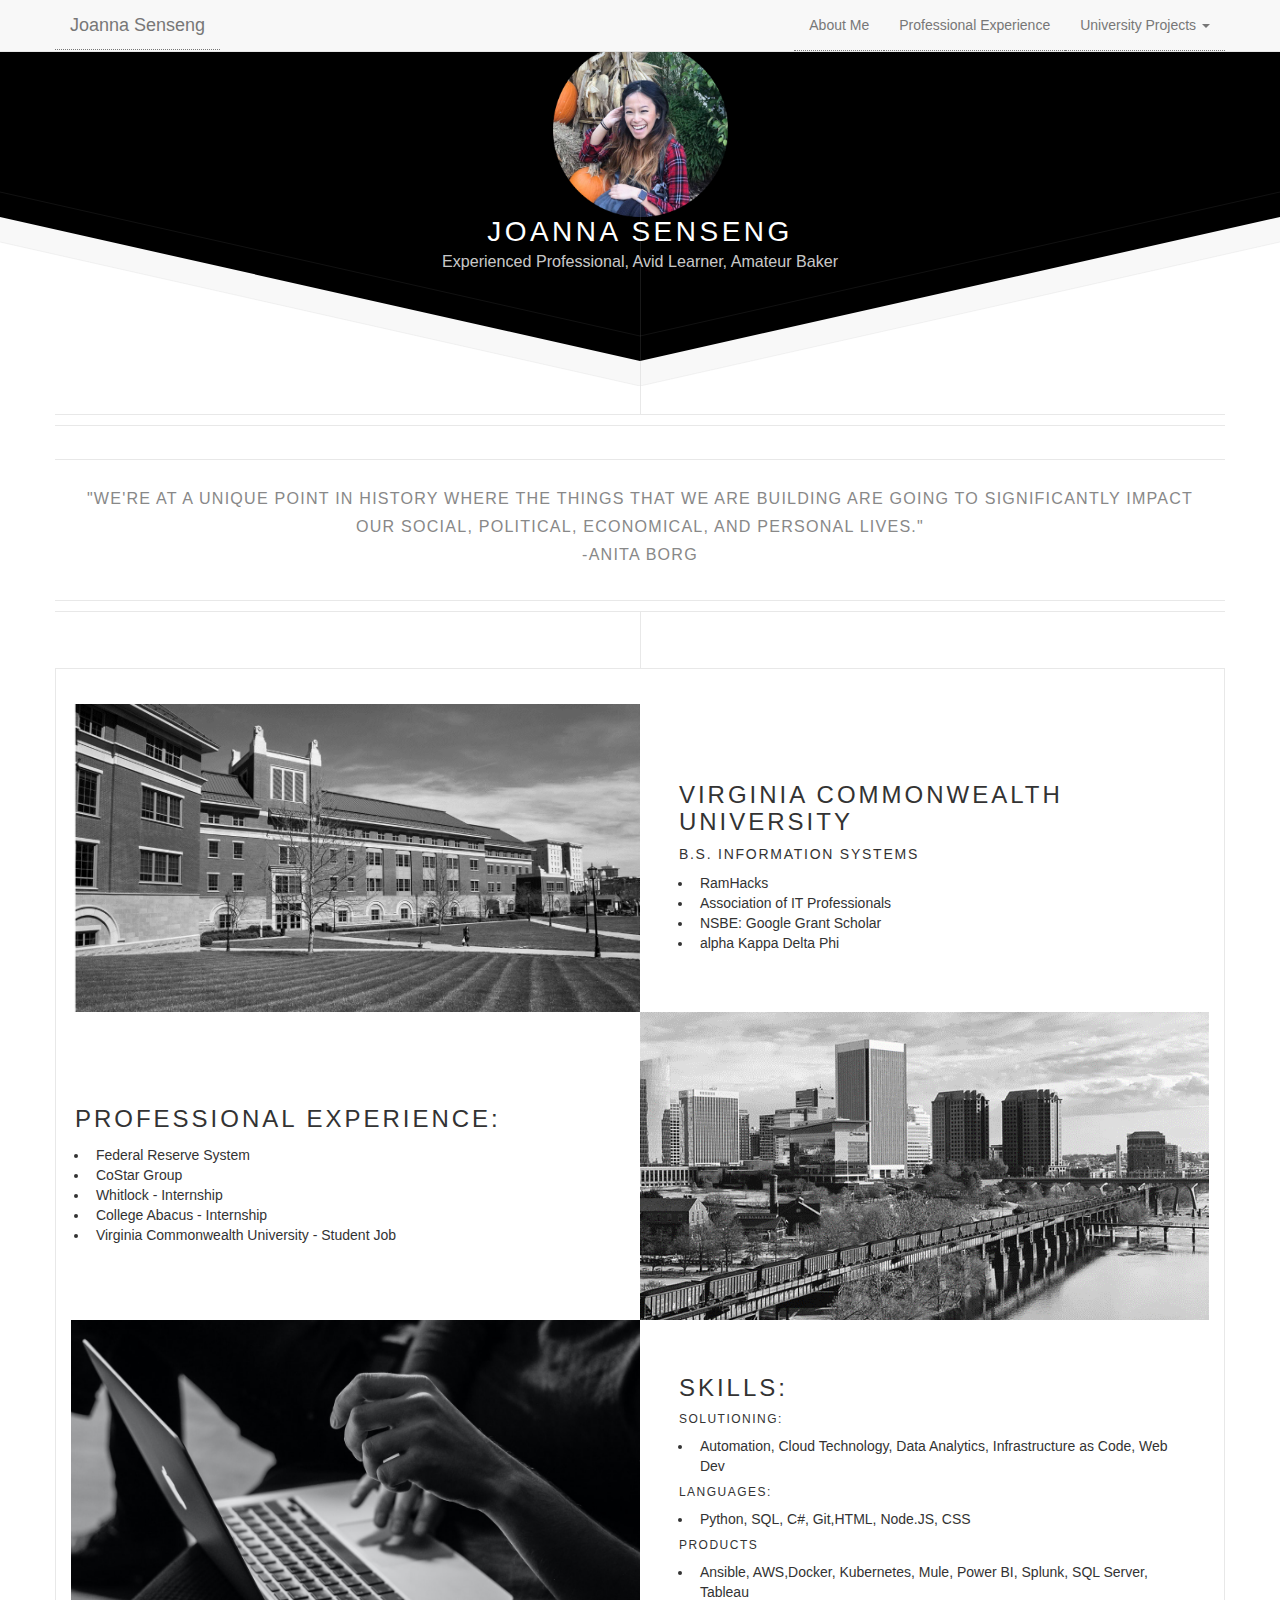
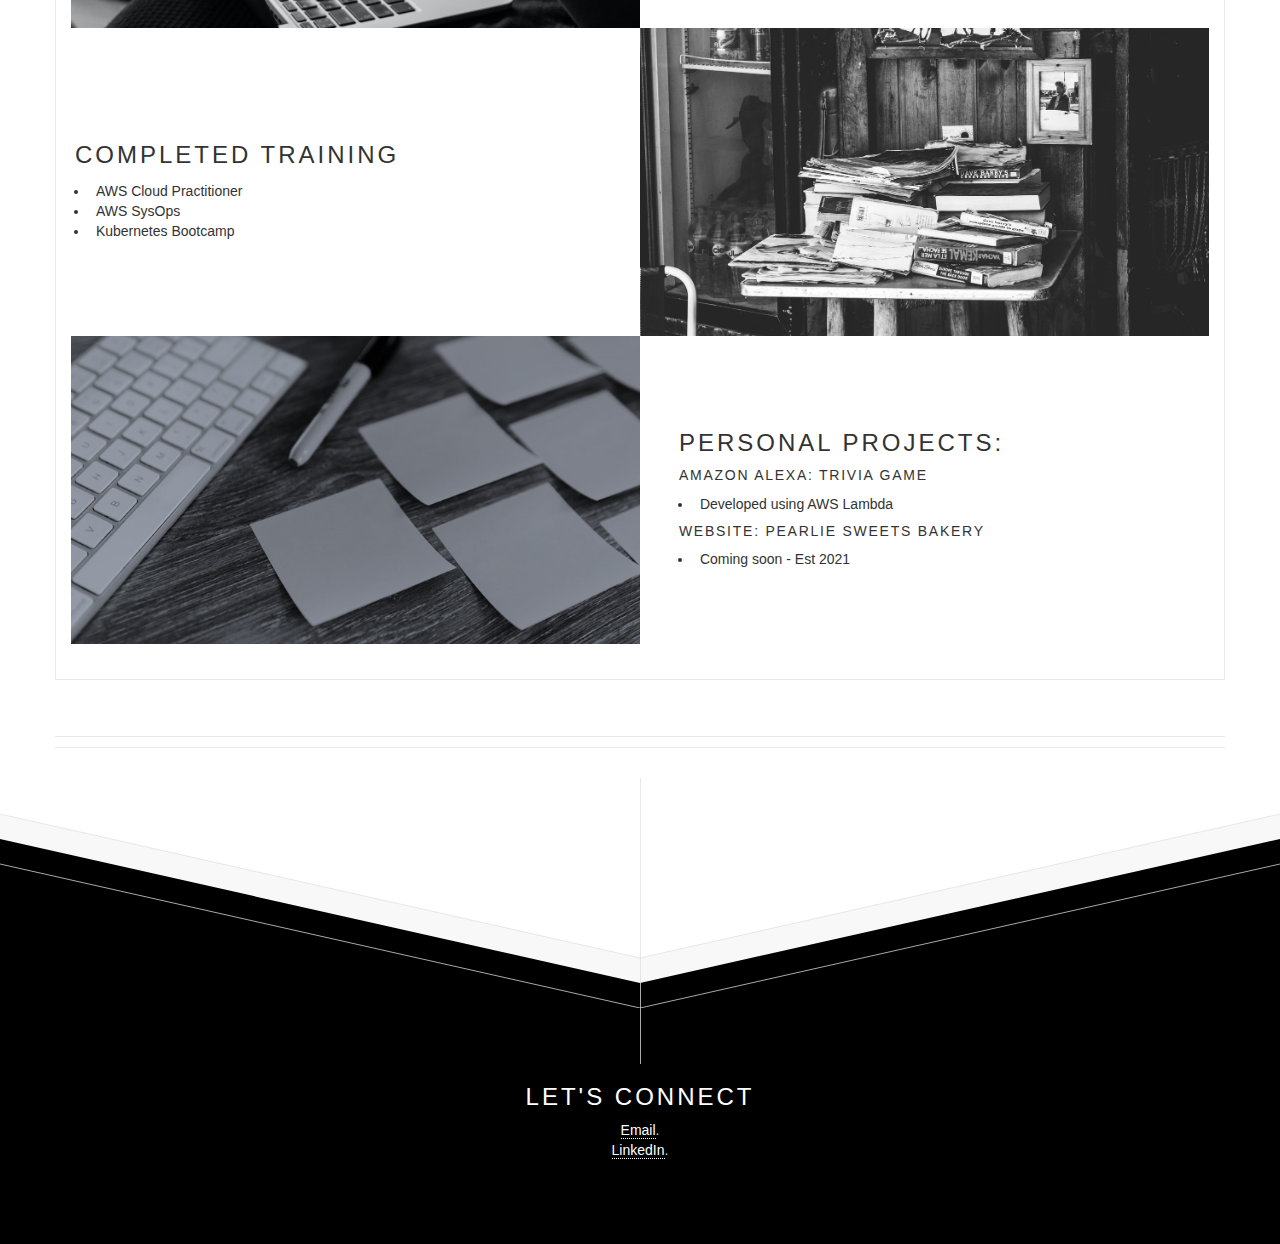
==== commit acf72c10: "Updated pages" ====
--- a/index.html
+++ b/index.html
@@ -40,7 +40,7 @@
 			<div class="collapse navbar-collapse" id="bs-example-navbar-collapse-1">
 			<ul class="nav navbar-nav navbar-right">
 				<li><a class="page-scroll" href="#me">About Me</a></li>
-				<li><a class="page-scroll" href="resume.html#resume">Resume</a></li>
+				<li><a class="page-scroll" href="resume.html#resume">Professional Experience</a></li>
 				<li><a class="dropdown-toggle" data-toggle="dropdown" href="projects.html">University Projects <span class="caret"></span></a>
 					<ul class="dropdown-menu">
 							<li><a href="projects.html#bpe">Uber BP Engineering</a></li>
--- a/assets/css/jsenseng.css
+++ b/assets/css/jsenseng.css
@@ -2590,7 +2590,7 @@
 		/* Feature */
 
 			.feature {
-				height: 20em;
+				height: 22em;
 			}
 
 				.feature .content {
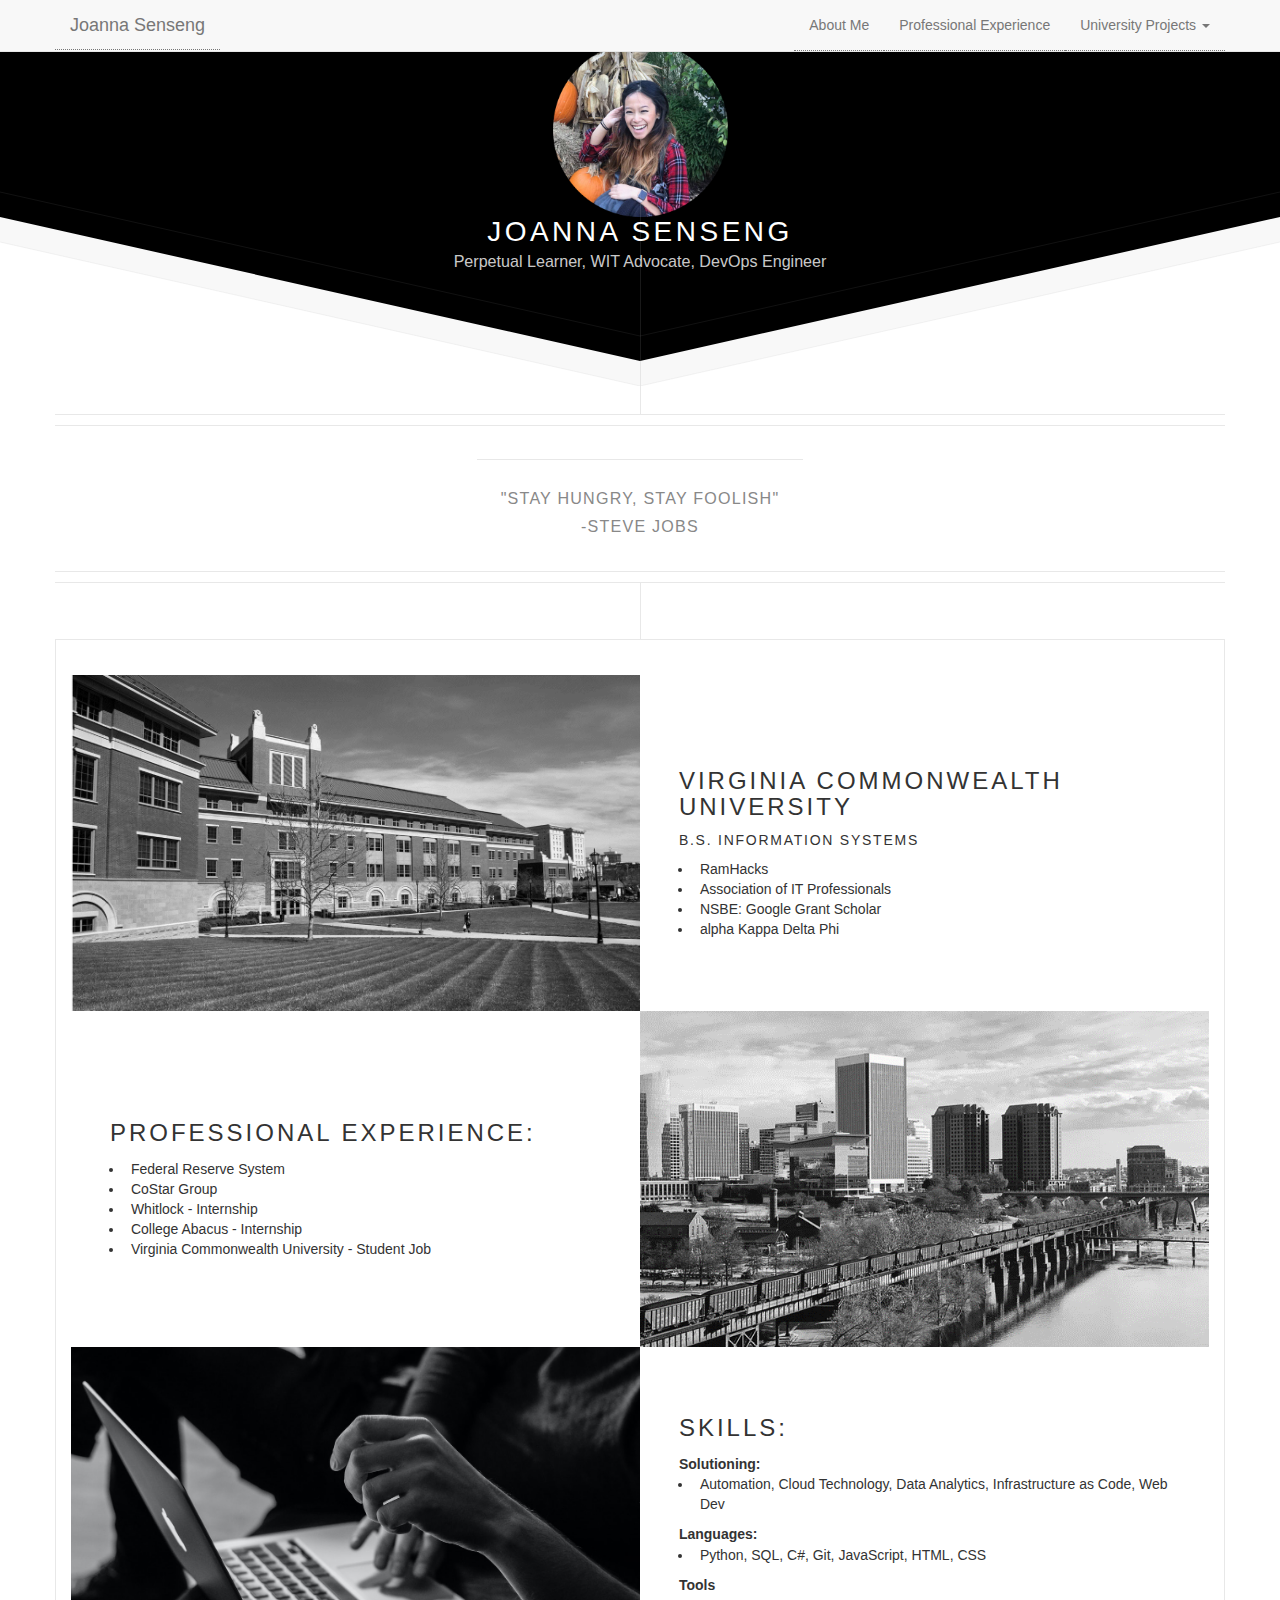
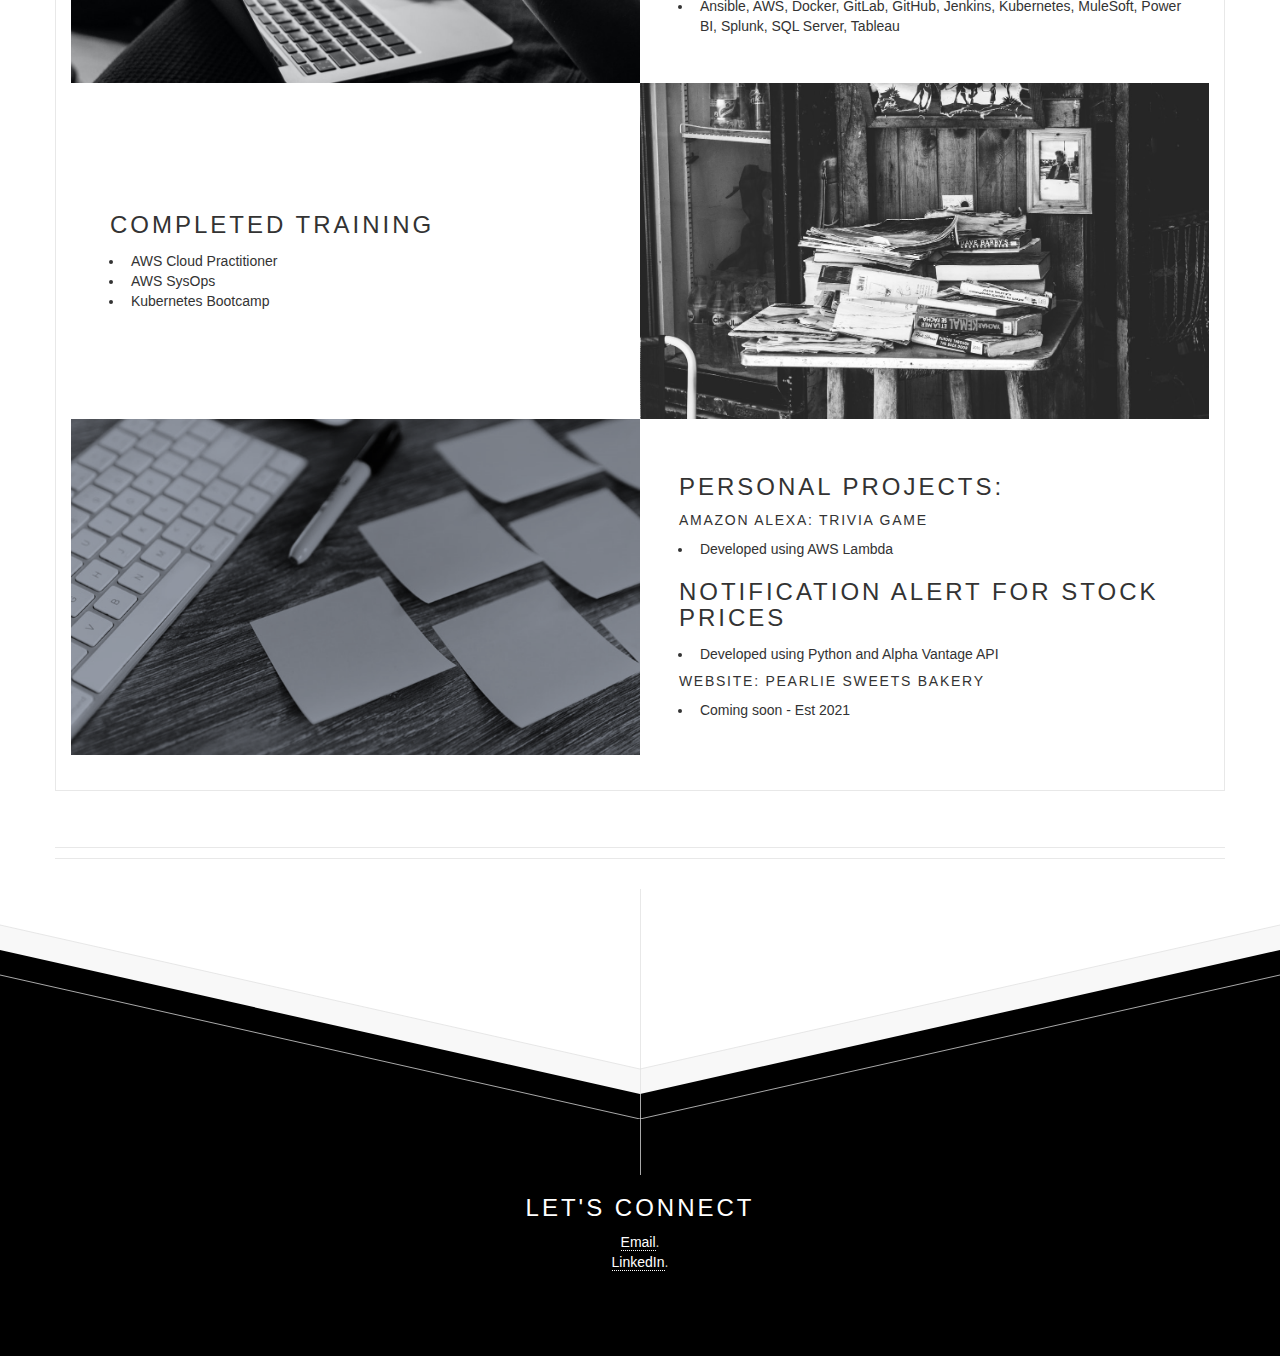
==== commit cb0f5659: "corrected all errors" ====
--- a/index.html
+++ b/index.html
@@ -23,7 +23,7 @@
 			<div id="header">
 	    	<img src="images/joanna.png" text-align:center height="175px" width="175px">
 		    <h1>Joanna Senseng</h1>
-			  <p>Experienced Professional, Avid Learner, Amateur Baker </p>
+			  <p>Perpetual Learner, WIT Advocate, DevOps Engineer</p>
 			</div>
 <!-- Main -->
 	<div id="main">
@@ -57,8 +57,8 @@
 	</nav>
 <header class="major container 80%">
 	<section id="quote"></section>
-	<p>"We're at a unique point in history where the things that we are building are going to significantly impact our social, political, economical, and personal lives."
-	<br>-Anita Borg
+	<p>"Stay hungry, stay foolish"
+	<br>-Steve Jobs
 	</p>
 </header>
 					
@@ -95,12 +95,12 @@
 <a href="#" class="image icon fa-code"><img src="images/skill.png"text-align:center height="175px" width="175px" alt="" /></a>
 	<div class="content">
 		<h3>Skills:</h3>
-		<h6>Solutioning:</h6>
+		<h7>Solutioning:</h7>
 			<ul class="default"><li>Automation, Cloud Technology, Data Analytics, Infrastructure as Code, Web Dev</li></ul>
-		<h6>Languages:</h6>
-			<ul class="default"><li>Python, SQL, C#, Git,HTML, Node.JS, CSS</li></ul>
-		<h6>Products</h6>
-			<ul class="default"><li> Ansible, AWS,Docker, Kubernetes, Mule, Power BI, Splunk, SQL Server, Tableau</li></ul>
+		<h7>Languages:</h7>
+			<ul class="default"><li>Python, SQL, C#, Git, JavaScript, HTML, CSS</li></ul>
+		<h7>Tools</h7>
+			<ul class="default"><li> Ansible, AWS, Docker, GitLab, GitHub, Jenkins, Kubernetes, MuleSoft, Power BI, Splunk, SQL Server, Tableau</li></ul>
 	</div>
 </section>
 <section class="feature right">
@@ -120,6 +120,8 @@
 			<h3>Personal Projects:</h3>
 			<h5>Amazon Alexa: Trivia Game</h5>
 				<ul class="default"><li>Developed using AWS Lambda</li></ul>
+			<h3>Notification Alert for Stock Prices</h3>
+				<ul class="default"><li>Developed using Python and Alpha Vantage API</li></ul>
 			<h5>Website: Pearlie Sweets Bakery</h3>
 				<ul class="default"><li>Coming soon - Est 2021</li></ul>
 		</div>
--- a/assets/css/jsenseng.css
+++ b/assets/css/jsenseng.css
@@ -81,6 +81,28 @@
 	.container {
 		width: 51em;
 	}
+
+	@media screen and (max-width: 1920px) {
+		.container.\31 25\25 {
+		  width: 100%;
+		  max-width: 1700px;
+		  min-width: 1360px;
+		}
+		.container.\37 5\25 {
+		  width: 1020px;
+		}
+		.container.\35 0\25 {
+		  width: 680px;
+		}
+		.container.\32 5\25 {
+		  width: 340px;
+		}
+		
+		.container {
+		  width: 160px;
+		}
+	  }
+	  
 
 	@media screen and (max-width: 1680px) {
 
@@ -1852,7 +1874,7 @@
 		text-align: center;
 	}
 
-		h1 a, h2 a, h3 a, h4 a, h5 a, h6 a {
+		h1 a, h2 a, h3 a, h4 a, h5 a, h6 a, h7 a {
 			color: inherit;
 			text-decoration: none;
 		}
@@ -1863,6 +1885,10 @@
 
 	h3 {
 		font-size: 1.5em;
+	}
+
+	h7{
+		font-weight: bold;
 	}
 
 	sub {
@@ -2080,10 +2106,12 @@
 	ul.default {
 		list-style: disc;
 		padding-left: 1em;
+		padding-top: .05em;
 	}
 
 		ul.default li {
 			padding-left: 0.5em;
+			
 		}
 
 	ul.icons {
@@ -2208,7 +2236,7 @@
 
 	.feature {
 		position: relative;
-		height: 20em;
+		height: 25em;
 	}
 
 		.feature:after {
@@ -2219,6 +2247,7 @@
 
 		.feature h3, .feature h4, .feature h5, .feature h6 {
 			text-align: inherit;
+			
 		}
 
 		.feature .image {
@@ -2250,6 +2279,7 @@
 			padding: 3.5em;
 			vertical-align: middle;
 			width: 48%;
+			/* height: 500em; */
 		}
 
 			.feature .content h3 {
@@ -2291,7 +2321,8 @@
 				}
 
 			.feature.right .content {
-				padding-left: 0;
+				padding-left: 5;
+				text-align: left;
 			}
 
 		.feature.long .content {
@@ -2590,7 +2621,7 @@
 		/* Feature */
 
 			.feature {
-				height: 22em;
+				height: 24em;
 			}
 
 				.feature .content {
@@ -2761,11 +2792,11 @@
 		/* Header */
 
 			#header {
-				/*background-image: url("images/top-1280.svg"), url("images/overlay.png"), url("../../images/header.jpg");
+				background-image: url("images/top-1280.svg"), url("images/overlay.png"), url("../../images/header.jpg");
 				background-size: 1280px 184px,						auto,							cover;
 				padding: 3em 0 7em 0;
-			}
-*/
+			 }
+
 				#header:before {
 					height: calc(100% - 20px);
 				}
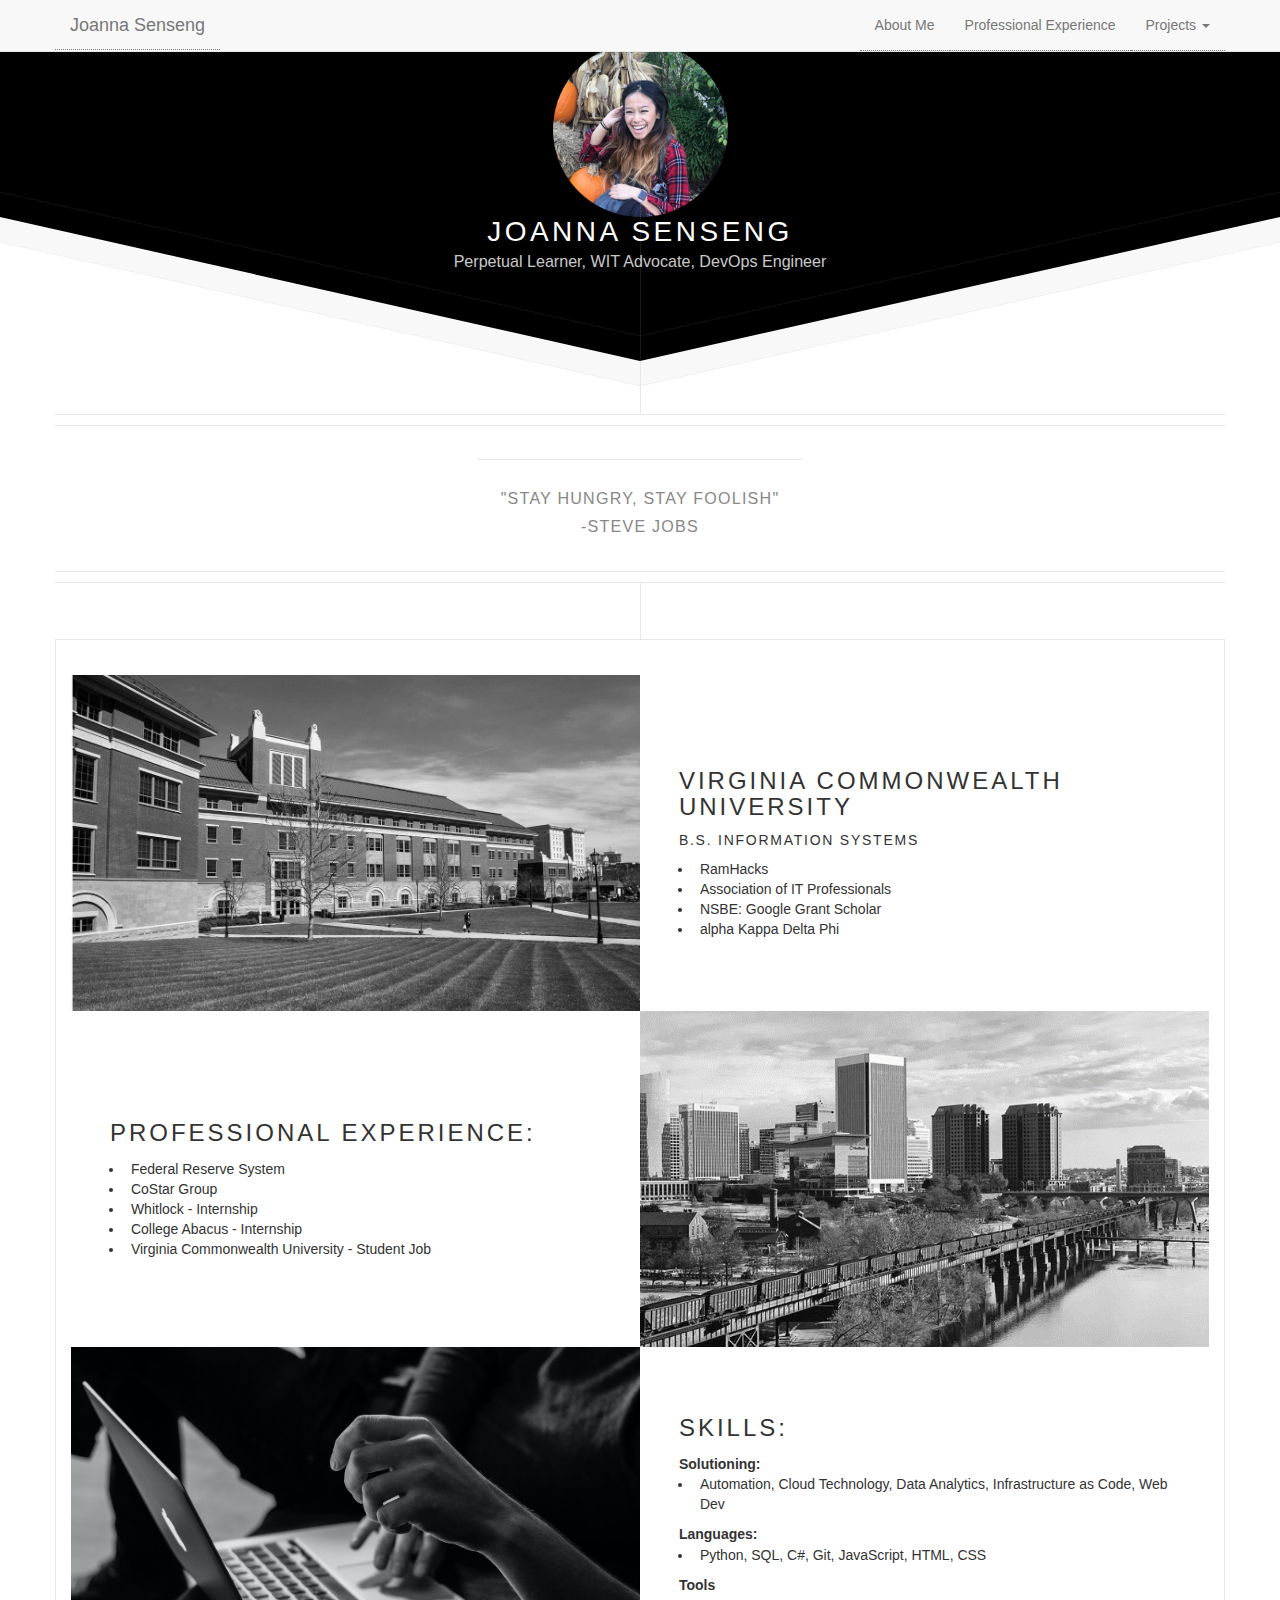
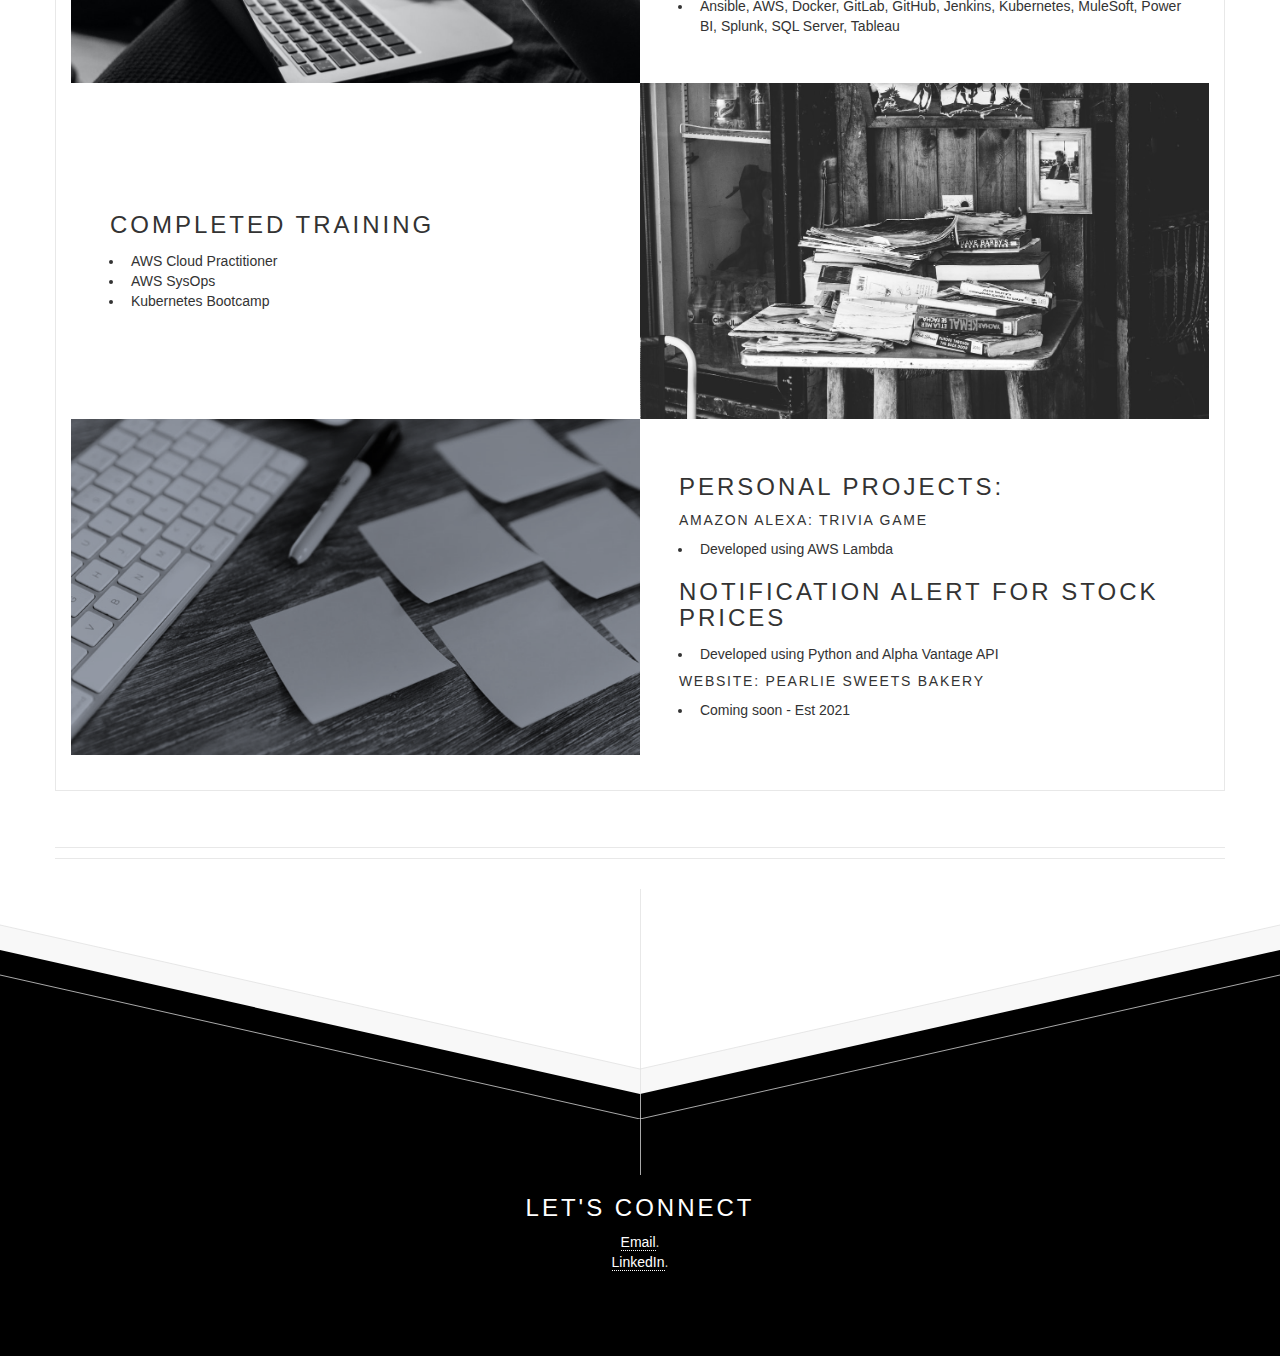
==== commit 067b1ff0: "resume update" ====
--- a/index.html
+++ b/index.html
@@ -37,22 +37,22 @@
 				<a class="navbar-brand page-scroll" href="#page-top">Joanna Senseng</a>
 			</div>
 	<!-- Collect the nav links, forms, and other content for toggling -->
-			<div class="collapse navbar-collapse" id="bs-example-navbar-collapse-1">
-			<ul class="nav navbar-nav navbar-right">
-				<li><a class="page-scroll" href="#me">About Me</a></li>
-				<li><a class="page-scroll" href="resume.html#resume">Professional Experience</a></li>
-				<li><a class="dropdown-toggle" data-toggle="dropdown" href="projects.html">University Projects <span class="caret"></span></a>
-					<ul class="dropdown-menu">
-							<li><a href="projects.html#bpe">Uber BP Engineering</a></li>
-							<li><a href="projects.html#database">Database</a></li>
-  							<li><a href="projects.html#vscav">System Analysis & Design</a></li>
-							<li><a href="projects.html#programming">C#:Income Calculator</a></li>
-							<li><a href="projects.html#lan">Network Diagram </a></li>
-							<li><a href="projects.html#vittles">Vittles: Food Delivering Drone </a></li>
-					</ul>
-				</li>
-			</ul>
-			</div>
+		<div class="collapse navbar-collapse" id="bs-example-navbar-collapse-1">
+        <ul class="nav navbar-nav navbar-right">
+        <li><a class="page-scroll" href="index.html">About Me</a></li>
+        <li><a class="page-scroll" href="experience.html">Professional Experience</a></li>
+        <li><a class="dropdown-toggle" data-toggle="dropdown" href="projects.html">Projects <span class="caret"></span></a>
+                <ul class="dropdown-menu">
+                <li><a href="projects.html#bpe">Uber BP Engineering</a></li>
+                <li><a href="projects.html#database">Database</a></li>
+                <li><a href="projects.html#vscav">System Analysis & Design</a></li>
+                <li><a href="projects.html#programming">C#:Income Calculator</a></li>
+                <li><a href="projects.html#lan">Network Diagram </a></li>
+                <li><a href="projects.html#vittles">Vittles: Food Delivering Drone </a></li>
+        </li>
+		<li><a class="page-scroll" href="resume.html">Resume</a></li>
+        </ul>
+        </div>
 	</div>
 	</nav>
 <header class="major container 80%">
--- a/assets/css/jsenseng.css
+++ b/assets/css/jsenseng.css
@@ -2332,6 +2332,7 @@
 /* Header */
 
 	#header {
+		
 		background-color: #000000;
 		background-image: url("images/top-3200.svg");
 		background-position: bottom center,	top left, center center;
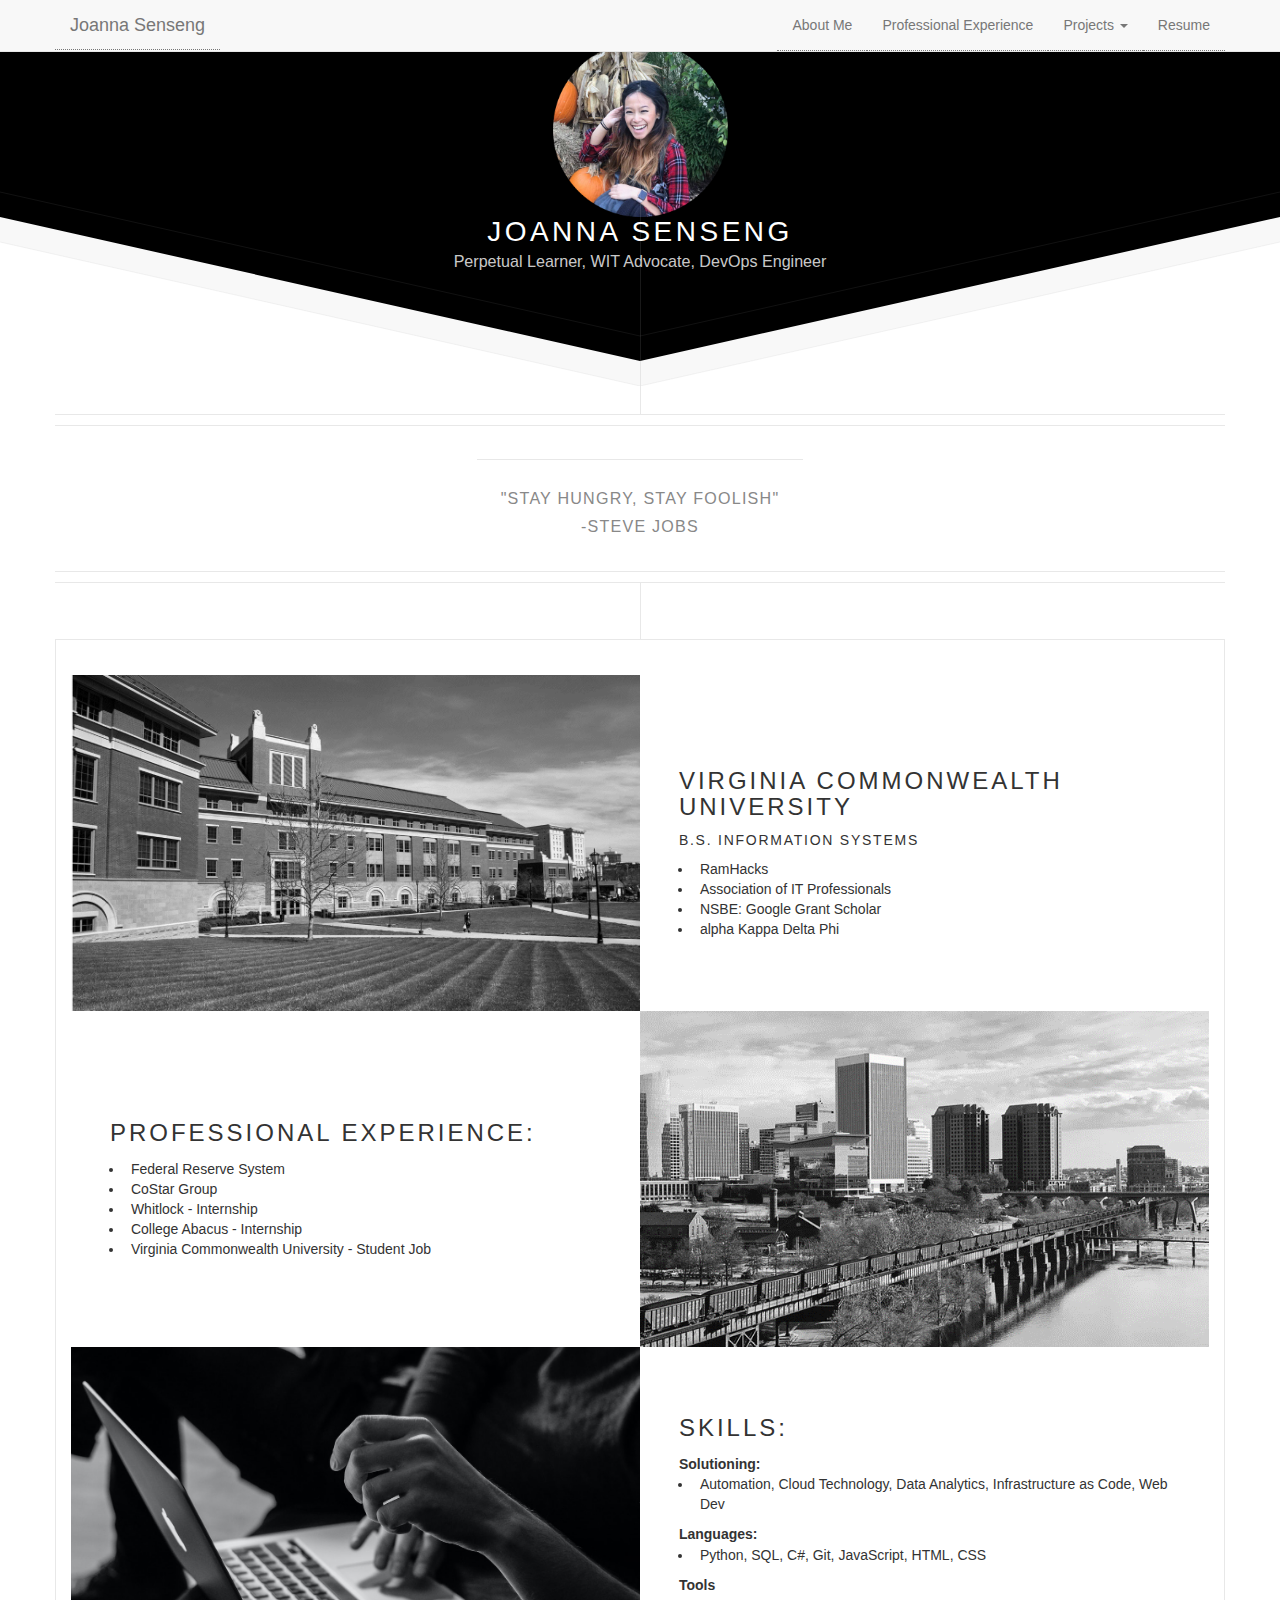
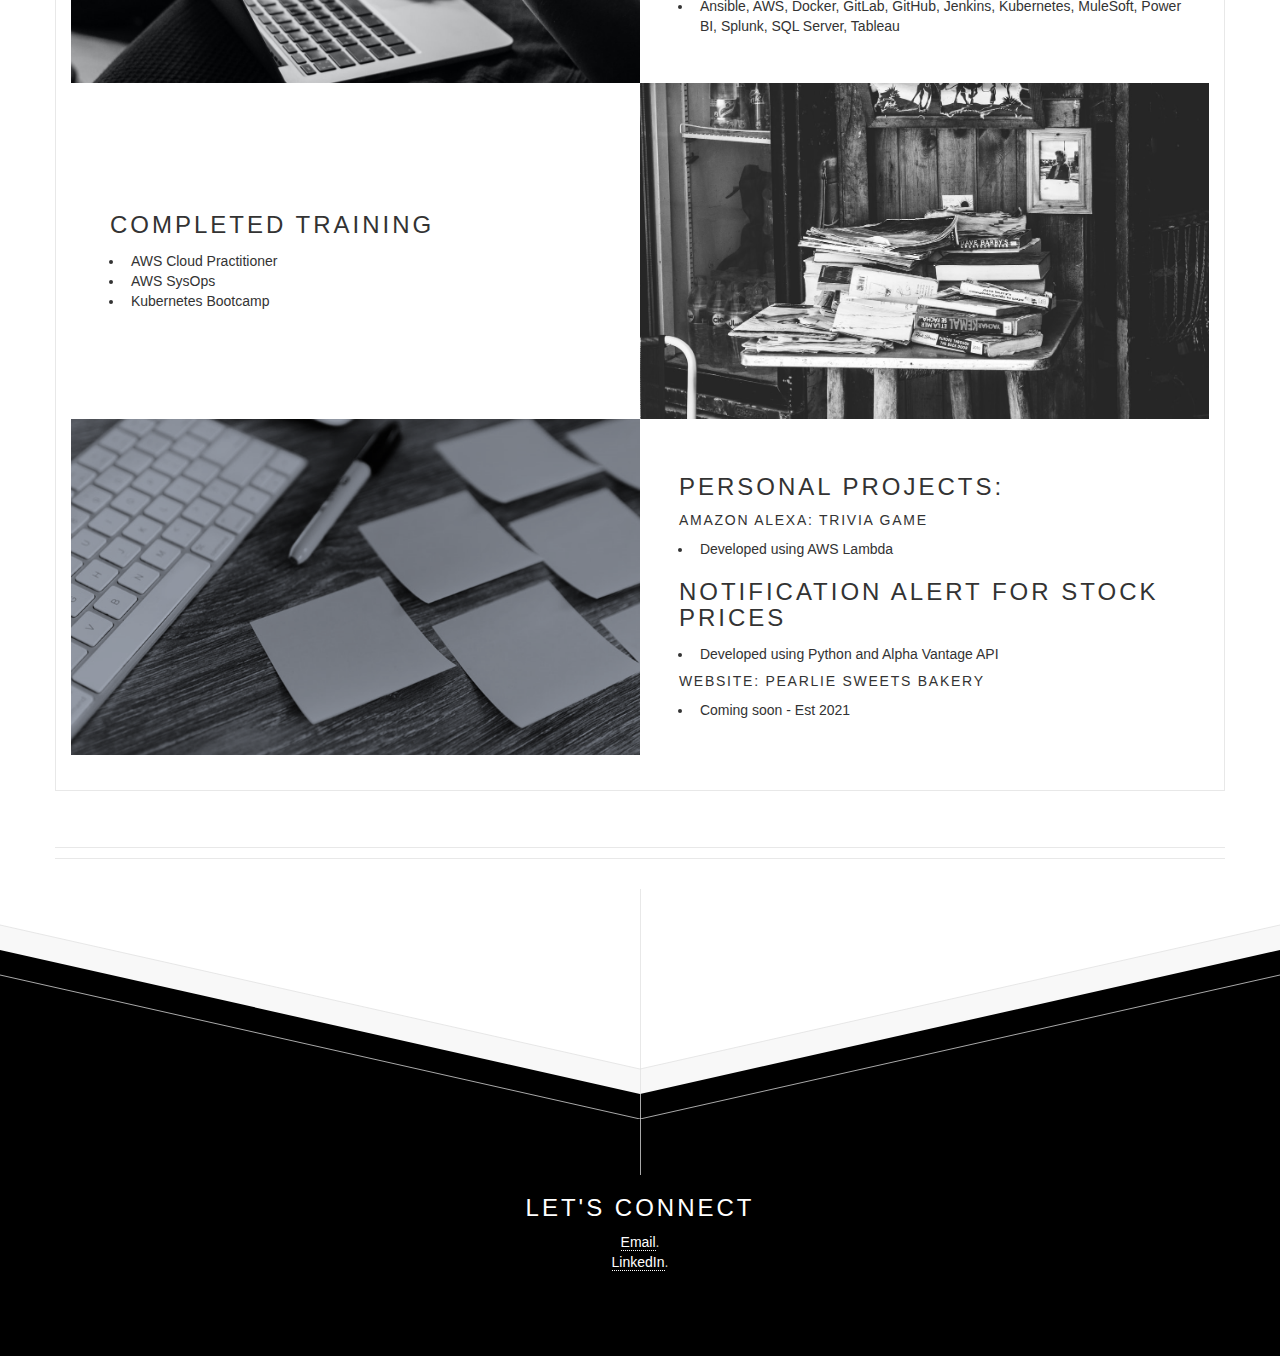
==== commit f2e587da: "update navbar update navbar update navbar update navbar update navbar" ====
--- a/index.html
+++ b/index.html
@@ -50,8 +50,8 @@
                 <li><a href="projects.html#lan">Network Diagram </a></li>
                 <li><a href="projects.html#vittles">Vittles: Food Delivering Drone </a></li>
         </li>
+        </ul>
 		<li><a class="page-scroll" href="resume.html">Resume</a></li>
-        </ul>
         </div>
 	</div>
 	</nav>
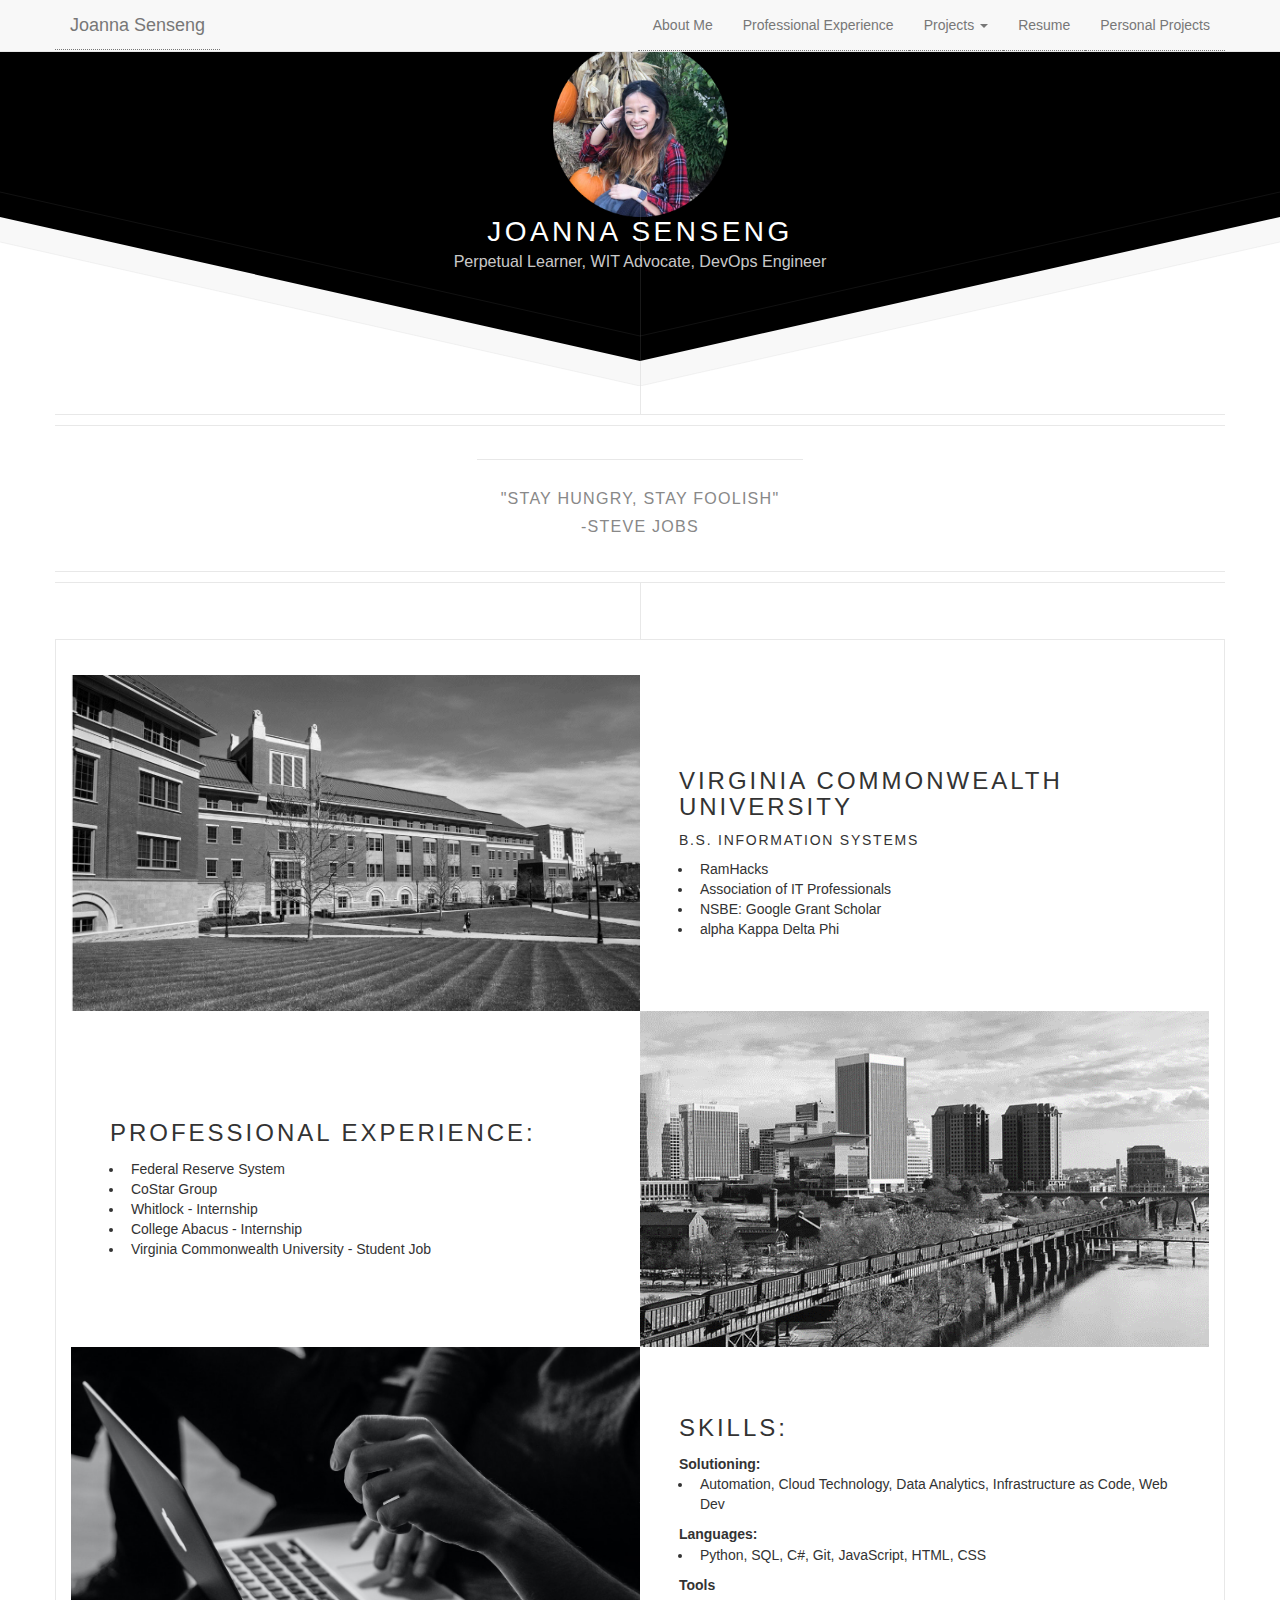
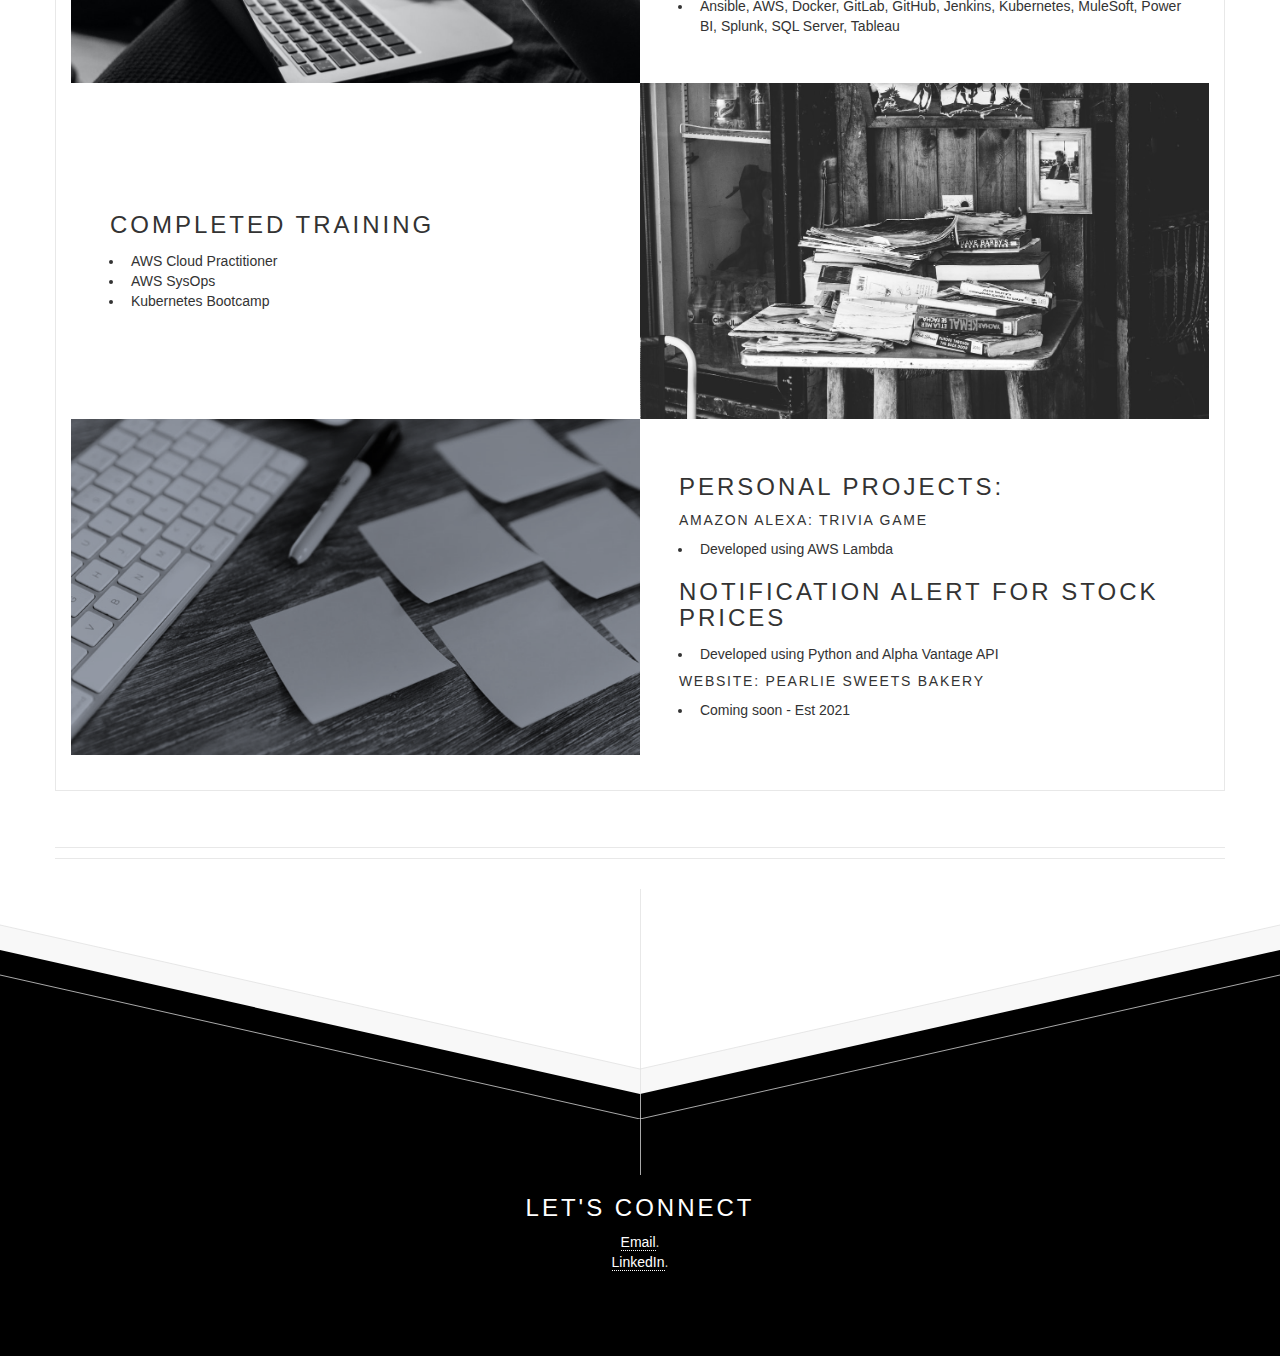
==== commit cb3fc3ea: "updated personal proj" ====
--- a/index.html
+++ b/index.html
@@ -49,9 +49,11 @@
                 <li><a href="projects.html#programming">C#:Income Calculator</a></li>
                 <li><a href="projects.html#lan">Network Diagram </a></li>
                 <li><a href="projects.html#vittles">Vittles: Food Delivering Drone </a></li>
+				</ul>
         </li>
+		<li><a class="page-scroll" href="resume.html">Resume</a></li>
+		<li><a class="page-scroll" href="personalproj.html">Personal Projects</a></li>
         </ul>
-		<li><a class="page-scroll" href="resume.html">Resume</a></li>
         </div>
 	</div>
 	</nav>
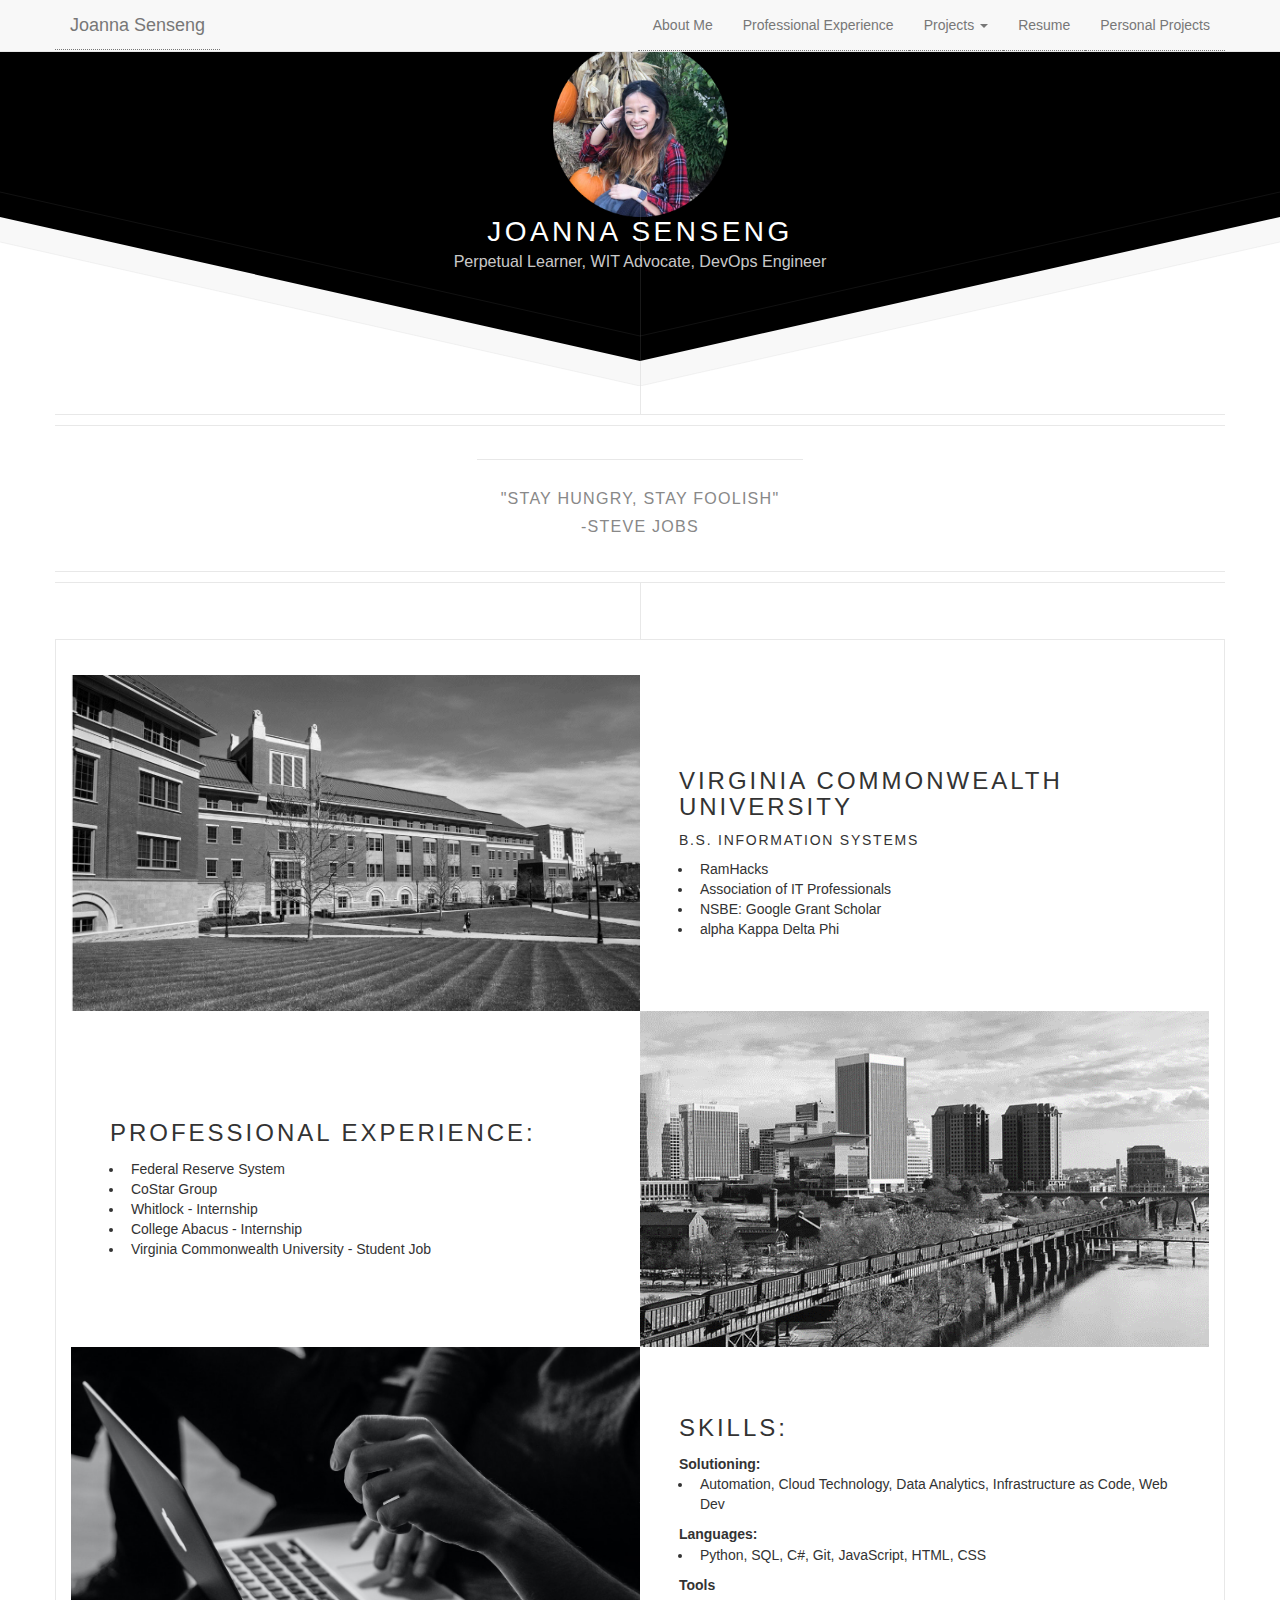
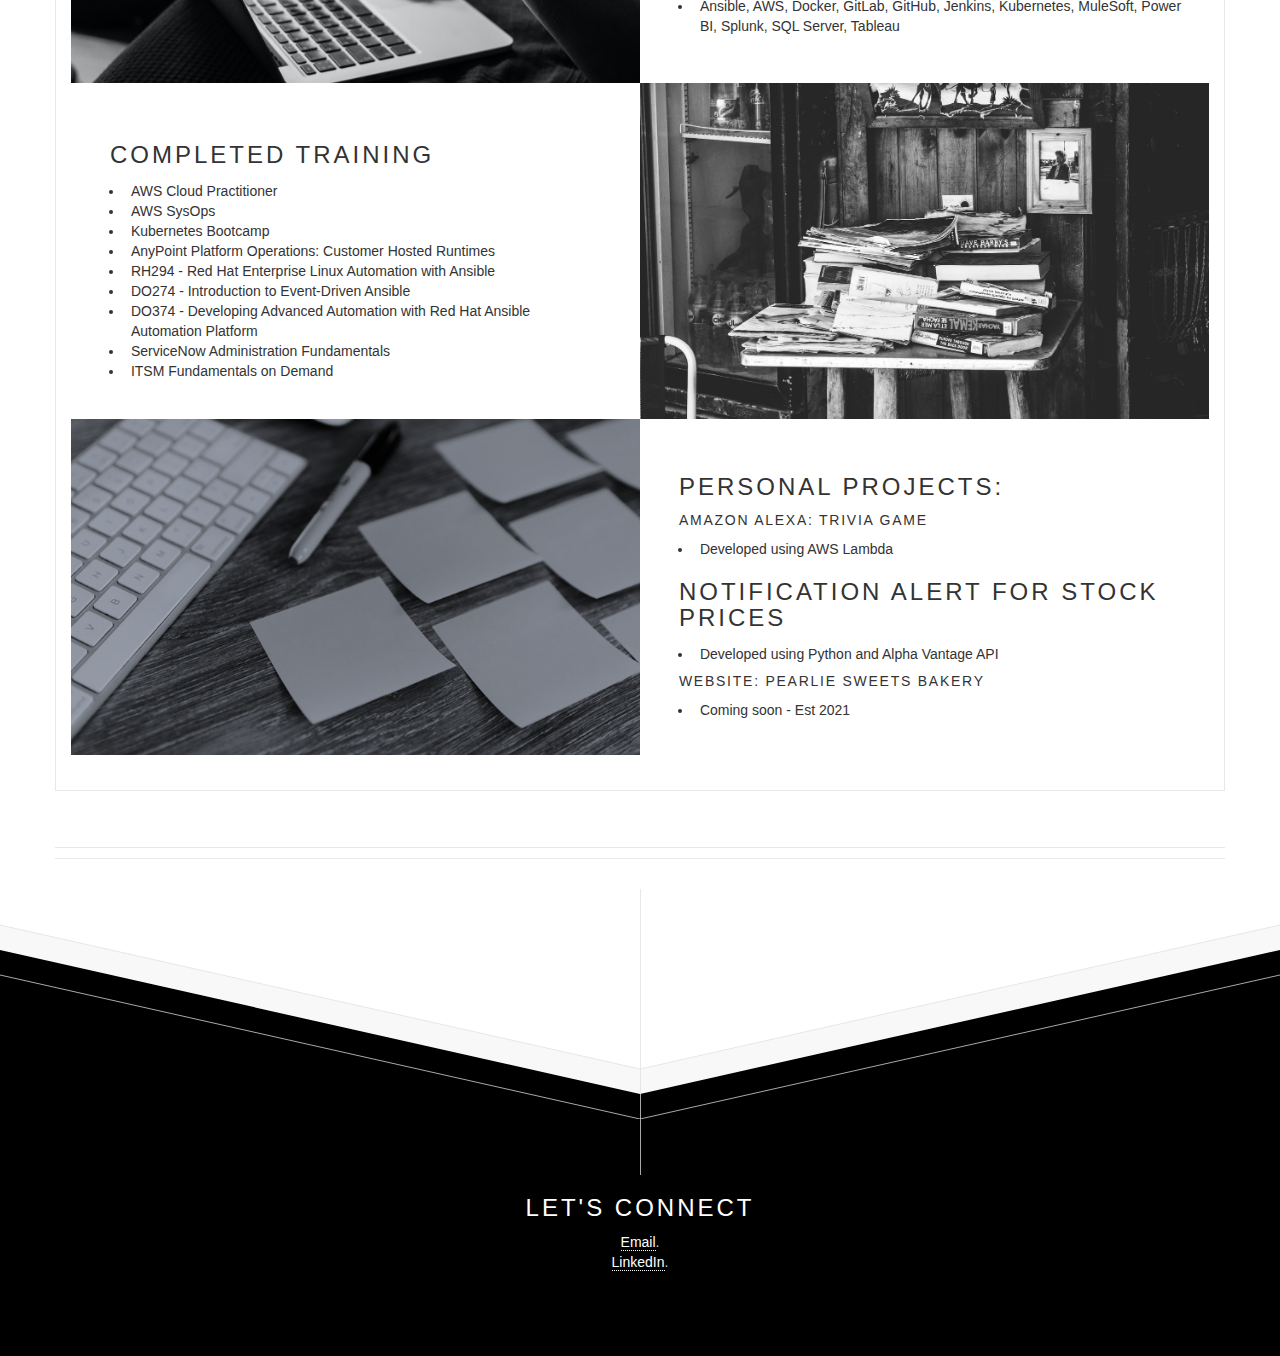
==== commit 5cc07599: "Update index.html" ====
--- a/index.html
+++ b/index.html
@@ -113,6 +113,12 @@
 				<li>AWS Cloud Practitioner</li>
 				<li>AWS SysOps</li>
 				<li>Kubernetes Bootcamp</li>
+				<li>AnyPoint Platform Operations: Customer Hosted Runtimes</li>
+				<li>RH294 - Red Hat Enterprise Linux Automation with Ansible</li>
+	                        <li>DO274 - Introduction to Event-Driven Ansible</li>
+				<li>DO374 - Developing Advanced Automation with Red Hat Ansible Automation Platform</li>
+				<li>ServiceNow Administration Fundamentals</li>
+				<li>ITSM Fundamentals on Demand</li>
 			</ul>
 	</div>
 </section>
